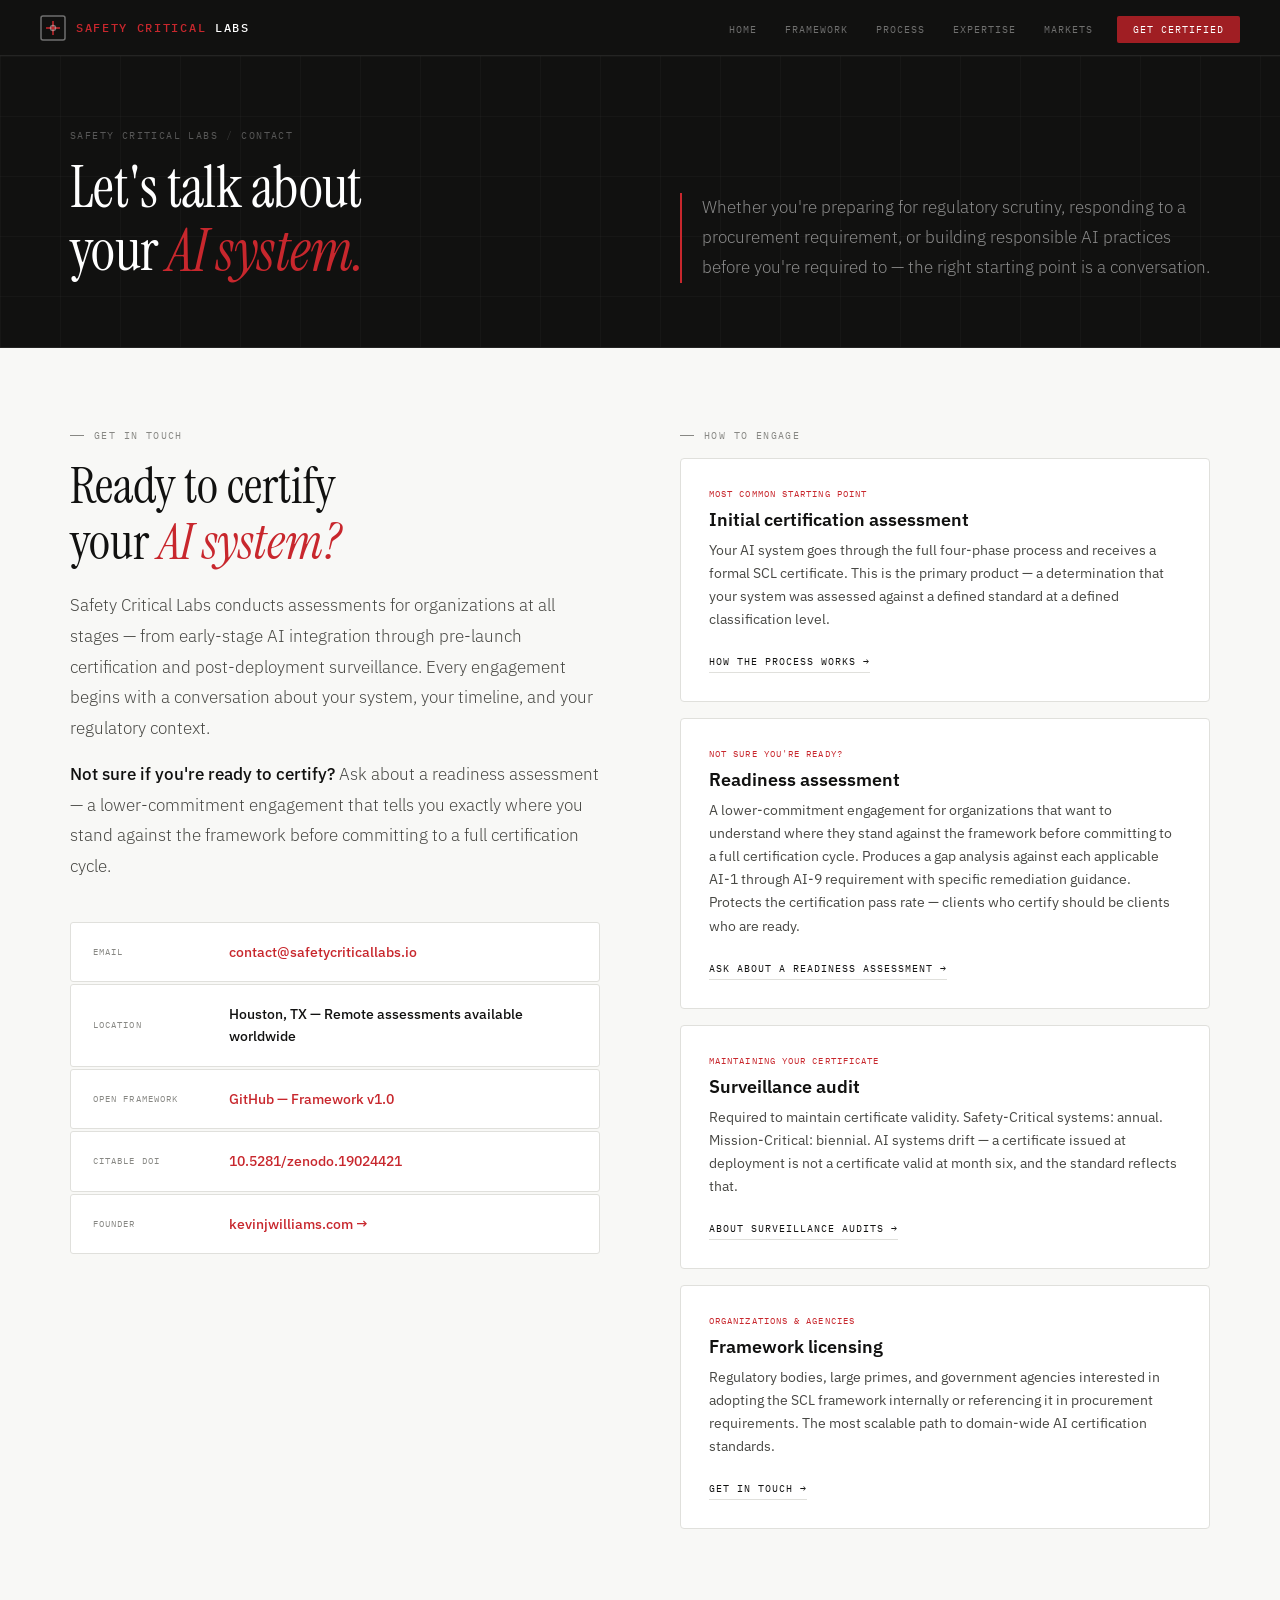
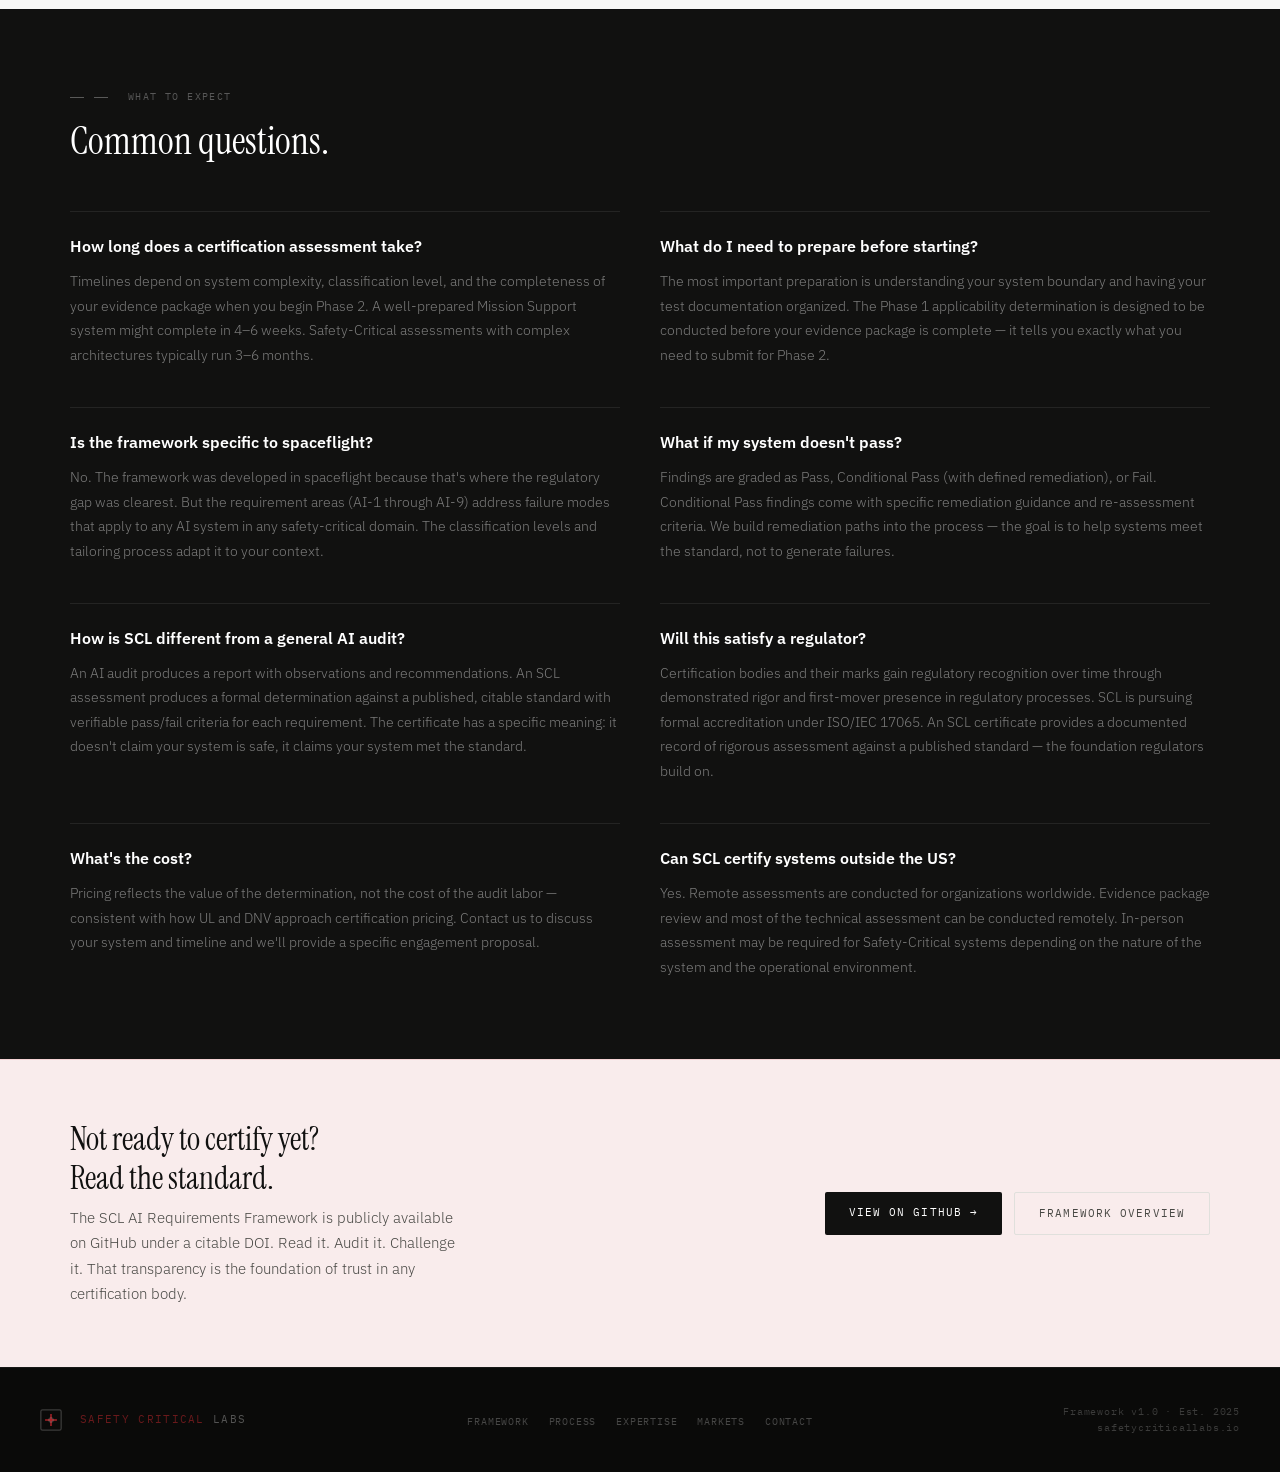
==== contact.html @ e36e0312 "Add files via upload" ====
<!DOCTYPE html>
<html lang="en">
<head>
<meta charset="UTF-8">
<meta name="viewport" content="width=device-width, initial-scale=1.0">
<title>Contact — Safety Critical Labs</title>
<link rel="preconnect" href="https://fonts.googleapis.com">
<link rel="preconnect" href="https://fonts.gstatic.com" crossorigin>
<link href="https://fonts.googleapis.com/css2?family=Instrument+Serif:ital@0;1&family=IBM+Plex+Sans:wght@300;400;500;600&family=IBM+Plex+Mono:wght@400;500&display=swap" rel="stylesheet">
<link rel="stylesheet" href="styles.css">
<style>
/* ─── CONTACT LAYOUT ──────────────────────────────────────── */
.contact-layout {
  display: grid; grid-template-columns: 1fr 1fr; gap: 80px; align-items: start;
}

.contact-left h2 {
  font-family: var(--serif);
  font-size: clamp(36px, 4vw, 56px);
  font-weight: 400; color: var(--ink);
  margin-bottom: 20px; line-height: 1.1;
}
.contact-left h2 em { font-style: italic; color: var(--red); }

.contact-left p {
  font-size: 17px; color: var(--ink-2);
  line-height: 1.8; font-weight: 300; margin-bottom: 16px;
}
.contact-left p strong { color: var(--ink); font-weight: 500; }

.contact-info-list {
  display: flex; flex-direction: column; gap: 2px;
  margin-top: 40px;
}

.ci-row {
  background: var(--white); border: 1px solid var(--rule);
  border-radius: 3px; padding: 18px 22px;
  display: grid; grid-template-columns: 120px 1fr; gap: 16px; align-items: center;
}

.ci-label {
  font-family: var(--mono); font-size: 9px;
  letter-spacing: 0.12em; text-transform: uppercase; color: var(--ink-3);
}

.ci-value {
  font-size: 14px; font-weight: 500; color: var(--ink);
}
.ci-value a { color: var(--red); text-decoration: none; }
.ci-value a:hover { text-decoration: underline; }

/* ─── PATHWAYS ────────────────────────────────────────────── */
.pathways { display: flex; flex-direction: column; gap: 16px; }

.pathway {
  background: var(--white); border: 1px solid var(--rule);
  border-radius: 4px; padding: 28px;
  transition: border-color 0.2s, transform 0.2s;
}
.pathway:hover { border-color: var(--red); transform: translateX(4px); }

.pathway-tag {
  font-family: var(--mono); font-size: 9px;
  letter-spacing: 0.12em; text-transform: uppercase;
  color: var(--red); margin-bottom: 8px;
}

.pathway-title { font-size: 18px; font-weight: 600; color: var(--ink); margin-bottom: 8px; line-height: 1.2; }

.pathway-desc { font-size: 14px; color: var(--ink-2); line-height: 1.65; margin-bottom: 16px; }

.pathway-cta {
  display: inline-flex; align-items: center; gap: 6px;
  font-family: var(--mono); font-size: 10px;
  letter-spacing: 0.1em; text-transform: uppercase;
  color: var(--ink); text-decoration: none;
  border-bottom: 1px solid var(--rule); padding-bottom: 2px;
  transition: color 0.15s, border-color 0.15s;
}
.pathway:hover .pathway-cta { color: var(--red); border-color: var(--red); }

/* ─── FAQ / WHAT TO EXPECT ────────────────────────────────── */
.expect-section { background: var(--ink); padding: 80px 40px; }

.expect-inner { max-width: 1140px; margin: 0 auto; }

.expect-grid {
  display: grid; grid-template-columns: 1fr 1fr; gap: 40px; margin-top: 48px;
}

.expect-item {
  border-top: 1px solid rgba(255,255,255,0.08);
  padding-top: 24px;
}

.expect-q {
  font-size: 16px; font-weight: 600; color: #fff;
  margin-bottom: 12px; line-height: 1.3;
}

.expect-a {
  font-size: 14px; color: rgba(255,255,255,0.45);
  line-height: 1.75; font-weight: 300;
}

/* ─── FRAMEWORK BAND ──────────────────────────────────────── */
.framework-plug {
  background: var(--red-lt);
  border-top: 1px solid rgba(200,39,45,0.12);
  padding: 60px 40px;
}

.fp-inner {
  max-width: 1140px; margin: 0 auto;
  display: flex; justify-content: space-between; align-items: center;
  gap: 40px; flex-wrap: wrap;
}

.fp-inner h2 {
  font-family: var(--serif); font-size: clamp(24px,2.5vw,34px);
  font-weight: 400; color: var(--ink); line-height: 1.2;
}

.fp-inner p {
  font-size: 15px; color: var(--ink-2); line-height: 1.7;
  font-weight: 300; max-width: 400px; margin-top: 8px;
}

@media (max-width: 880px) {
  .contact-layout { grid-template-columns: 1fr; gap: 48px; }
  .ci-row { grid-template-columns: 1fr; gap: 4px; }
  .expect-section { padding: 60px 24px; }
  .expect-grid { grid-template-columns: 1fr; }
  .framework-plug { padding: 48px 24px; }
}
</style>
</head>
<body>

<nav class="global-nav">
  <a href="index.html" class="gn-wordmark">
    <svg class="gn-icon" viewBox="0 0 26 26" fill="none">
      <rect x="1" y="1" width="24" height="24" rx="2" stroke="rgba(255,255,255,0.4)" stroke-width="1.5"/>
      <line x1="6" y1="13" x2="20" y2="13" stroke="#C8272D" stroke-width="1.5"/>
      <line x1="13" y1="6" x2="13" y2="20" stroke="#C8272D" stroke-width="1.5"/>
      <circle cx="13" cy="13" r="2.5" stroke="rgba(255,255,255,0.4)" stroke-width="1.5"/>
    </svg>
    <span class="gn-text"><em>Safety Critical</em> Labs</span>
  </a>
  <ul class="gn-links">
    <li><a href="index.html">Home</a></li>
    <li><a href="framework.html">Framework</a></li>
    <li><a href="process.html">Process</a></li>
    <li><a href="expertise.html">Expertise</a></li>
    <li><a href="markets.html">Markets</a></li>
    <li><a href="contact.html" class="gn-cta active" style="background:var(--red-dk)!important;">Get Certified</a></li>
  </ul>
</nav>

<div class="page-shell">

<div class="inner-hero">
  <div class="inner-hero-inner">
    <div>
      <div class="inner-hero-breadcrumb">
        <a href="index.html">Safety Critical Labs</a>
        <span>/</span> Contact
      </div>
      <h1>Let's talk about<br>your <em>AI system.</em></h1>
    </div>
    <p class="inner-hero-lead">
      Whether you're preparing for regulatory scrutiny, responding to a procurement requirement, or building responsible AI practices before you're required to &mdash; the right starting point is a conversation.
    </p>
  </div>
</div>

<!-- CONTACT LAYOUT -->
<section class="page-section" style="background: var(--bg);">
  <div class="section-inner">
    <div class="contact-layout">
      <div class="contact-left">
        <div class="section-eyebrow">Get in touch</div>
        <h2>Ready to certify<br>your <em>AI system?</em></h2>
        <p>
          Safety Critical Labs conducts assessments for organizations at all stages &mdash; from early-stage AI integration through pre-launch certification and post-deployment surveillance. Every engagement begins with a conversation about your system, your timeline, and your regulatory context.
        </p>
        <p>
          <strong>Not sure if you're ready to certify?</strong> Ask about a readiness assessment &mdash; a lower-commitment engagement that tells you exactly where you stand against the framework before committing to a full certification cycle.
        </p>

        <div class="contact-info-list">
          <div class="ci-row">
            <span class="ci-label">Email</span>
            <span class="ci-value"><a href="mailto:contact@safetycriticallabs.io">contact@safetycriticallabs.io</a></span>
          </div>
          <div class="ci-row">
            <span class="ci-label">Location</span>
            <span class="ci-value">Houston, TX &mdash; Remote assessments available worldwide</span>
          </div>
          <div class="ci-row">
            <span class="ci-label">Open framework</span>
            <span class="ci-value"><a href="https://github.com/kevinjohnwilliams/AI_Requirements_Framework" target="_blank">GitHub &mdash; Framework v1.0</a></span>
          </div>
          <div class="ci-row">
            <span class="ci-label">Citable DOI</span>
            <span class="ci-value"><a href="https://doi.org/10.5281/zenodo.19024421" target="_blank">10.5281/zenodo.19024421</a></span>
          </div>
          <div class="ci-row">
            <span class="ci-label">Founder</span>
            <span class="ci-value"><a href="https://kevinjwilliams.com" target="_blank">kevinjwilliams.com &rarr;</a></span>
          </div>
        </div>
      </div>

      <div>
        <div class="section-eyebrow">How to engage</div>
        <div class="pathways">
          <div class="pathway fade-up">
            <div class="pathway-tag">Most common starting point</div>
            <div class="pathway-title">Initial certification assessment</div>
            <div class="pathway-desc">Your AI system goes through the full four-phase process and receives a formal SCL certificate. This is the primary product &mdash; a determination that your system was assessed against a defined standard at a defined classification level.</div>
            <a href="process.html" class="pathway-cta">How the process works &rarr;</a>
          </div>
          <div class="pathway fade-up">
            <div class="pathway-tag">Not sure you're ready?</div>
            <div class="pathway-title">Readiness assessment</div>
            <div class="pathway-desc">A lower-commitment engagement for organizations that want to understand where they stand against the framework before committing to a full certification cycle. Produces a gap analysis against each applicable AI-1 through AI-9 requirement with specific remediation guidance. Protects the certification pass rate &mdash; clients who certify should be clients who are ready.</div>
            <a href="mailto:contact@safetycriticallabs.io" class="pathway-cta">Ask about a readiness assessment &rarr;</a>
          </div>
          <div class="pathway fade-up">
            <div class="pathway-tag">Maintaining your certificate</div>
            <div class="pathway-title">Surveillance audit</div>
            <div class="pathway-desc">Required to maintain certificate validity. Safety-Critical systems: annual. Mission-Critical: biennial. AI systems drift &mdash; a certificate issued at deployment is not a certificate valid at month six, and the standard reflects that.</div>
            <a href="process.html#phase4" class="pathway-cta">About surveillance audits &rarr;</a>
          </div>
          <div class="pathway fade-up">
            <div class="pathway-tag">Organizations &amp; agencies</div>
            <div class="pathway-title">Framework licensing</div>
            <div class="pathway-desc">Regulatory bodies, large primes, and government agencies interested in adopting the SCL framework internally or referencing it in procurement requirements. The most scalable path to domain-wide AI certification standards.</div>
            <a href="mailto:contact@safetycriticallabs.io" class="pathway-cta">Get in touch &rarr;</a>
          </div>
        </div>
      </div>
    </div>
  </div>
</section>

<!-- WHAT TO EXPECT -->
<div class="expect-section">
  <div class="expect-inner">
    <div class="section-eyebrow" style="color:rgba(255,255,255,0.3)"><span style="display:inline-block;width:14px;height:1px;background:rgba(255,255,255,0.3);margin-right:10px;vertical-align:middle;"></span>What to expect</div>
    <h2 class="section-title" style="color:#fff;">Common questions.</h2>
    <div class="expect-grid">
      <div class="expect-item fade-up">
        <div class="expect-q">How long does a certification assessment take?</div>
        <div class="expect-a">Timelines depend on system complexity, classification level, and the completeness of your evidence package when you begin Phase 2. A well-prepared Mission Support system might complete in 4&ndash;6 weeks. Safety-Critical assessments with complex architectures typically run 3&ndash;6 months.</div>
      </div>
      <div class="expect-item fade-up">
        <div class="expect-q">What do I need to prepare before starting?</div>
        <div class="expect-a">The most important preparation is understanding your system boundary and having your test documentation organized. The Phase 1 applicability determination is designed to be conducted before your evidence package is complete &mdash; it tells you exactly what you need to submit for Phase 2.</div>
      </div>
      <div class="expect-item fade-up">
        <div class="expect-q">Is the framework specific to spaceflight?</div>
        <div class="expect-a">No. The framework was developed in spaceflight because that's where the regulatory gap was clearest. But the requirement areas (AI-1 through AI-9) address failure modes that apply to any AI system in any safety-critical domain. The classification levels and tailoring process adapt it to your context.</div>
      </div>
      <div class="expect-item fade-up">
        <div class="expect-q">What if my system doesn't pass?</div>
        <div class="expect-a">Findings are graded as Pass, Conditional Pass (with defined remediation), or Fail. Conditional Pass findings come with specific remediation guidance and re-assessment criteria. We build remediation paths into the process &mdash; the goal is to help systems meet the standard, not to generate failures.</div>
      </div>
      <div class="expect-item fade-up">
        <div class="expect-q">How is SCL different from a general AI audit?</div>
        <div class="expect-a">An AI audit produces a report with observations and recommendations. An SCL assessment produces a formal determination against a published, citable standard with verifiable pass/fail criteria for each requirement. The certificate has a specific meaning: it doesn't claim your system is safe, it claims your system met the standard.</div>
      </div>
      <div class="expect-item fade-up">
        <div class="expect-q">Will this satisfy a regulator?</div>
        <div class="expect-a">Certification bodies and their marks gain regulatory recognition over time through demonstrated rigor and first-mover presence in regulatory processes. SCL is pursuing formal accreditation under ISO/IEC 17065. An SCL certificate provides a documented record of rigorous assessment against a published standard &mdash; the foundation regulators build on.</div>
      </div>
      <div class="expect-item fade-up">
        <div class="expect-q">What's the cost?</div>
        <div class="expect-a">Pricing reflects the value of the determination, not the cost of the audit labor &mdash; consistent with how UL and DNV approach certification pricing. Contact us to discuss your system and timeline and we'll provide a specific engagement proposal.</div>
      </div>
      <div class="expect-item fade-up">
        <div class="expect-q">Can SCL certify systems outside the US?</div>
        <div class="expect-a">Yes. Remote assessments are conducted for organizations worldwide. Evidence package review and most of the technical assessment can be conducted remotely. In-person assessment may be required for Safety-Critical systems depending on the nature of the system and the operational environment.</div>
      </div>
    </div>
  </div>
</div>

<!-- FRAMEWORK PLUG -->
<div class="framework-plug">
  <div class="fp-inner">
    <div>
      <h2>Not ready to certify yet?<br>Read the standard.</h2>
      <p>The SCL AI Requirements Framework is publicly available on GitHub under a citable DOI. Read it. Audit it. Challenge it. That transparency is the foundation of trust in any certification body.</p>
    </div>
    <div style="display:flex; gap: 12px; flex-wrap: wrap; flex-shrink:0;">
      <a href="https://github.com/kevinjohnwilliams/AI_Requirements_Framework" class="btn btn-solid" target="_blank">View on GitHub &rarr;</a>
      <a href="framework.html" class="btn btn-outline">Framework overview</a>
    </div>
  </div>
</div>

</div>

<footer class="site-footer">
  <a href="index.html" class="footer-wordmark">
    <svg width="22" height="22" viewBox="0 0 26 26" fill="none">
      <rect x="1" y="1" width="24" height="24" rx="2" stroke="rgba(255,255,255,0.2)" stroke-width="1.5"/>
      <line x1="6" y1="13" x2="20" y2="13" stroke="#C8272D" stroke-width="1.5"/>
      <line x1="13" y1="6" x2="13" y2="20" stroke="#C8272D" stroke-width="1.5"/>
      <circle cx="13" cy="13" r="2.5" stroke="rgba(255,255,255,0.2)" stroke-width="1.5"/>
    </svg>
    <span style="font-family:var(--mono);font-size:11px;letter-spacing:0.12em;text-transform:uppercase;color:rgba(255,255,255,0.3);margin-left:8px;"><span style="color:rgba(200,39,45,0.5)">Safety Critical</span> Labs</span>
  </a>
  <ul class="footer-links">
    <li><a href="framework.html">Framework</a></li>
    <li><a href="process.html">Process</a></li>
    <li><a href="expertise.html">Expertise</a></li>
    <li><a href="markets.html">Markets</a></li>
    <li><a href="contact.html">Contact</a></li>
  </ul>
  <div class="footer-meta">Framework v1.0 &middot; Est. 2025<br>safetycriticallabs.io</div>
</footer>

<script>
const observer = new IntersectionObserver((entries) => {
  entries.forEach((e, i) => {
    if (e.isIntersecting) { setTimeout(() => e.target.classList.add('visible'), i * 70); observer.unobserve(e.target); }
  });
}, { threshold: 0.1 });
document.querySelectorAll('.fade-up').forEach(el => observer.observe(el));
</script>
</body>
</html>
---- styles.css ----
/* ═══════════════════════════════════════════════════════════
   Safety Critical Labs — Shared Stylesheet
   ═══════════════════════════════════════════════════════════ */

*, *::before, *::after { box-sizing: border-box; margin: 0; padding: 0; }

:root {
  --bg:       #F8F8F6;
  --white:    #FFFFFF;
  --ink:      #111110;
  --ink-2:    #484844;
  --ink-3:    #888884;
  --red:      #C8272D;
  --red-dk:   #A01E23;
  --red-lt:   #F9ECEC;
  --rule:     #E0E0DC;
  --serif:    'Instrument Serif', Georgia, serif;
  --sans:     'IBM Plex Sans', system-ui, sans-serif;
  --mono:     'IBM Plex Mono', monospace;
}

html { font-size: 16px; scroll-behavior: smooth; }
body {
  background: var(--bg);
  color: var(--ink);
  font-family: var(--sans);
  font-weight: 400;
  line-height: 1.6;
  -webkit-font-smoothing: antialiased;
}

/* ─── GLOBAL NAV ──────────────────────────────────────────── */
.global-nav {
  position: fixed; top: 0; left: 0; right: 0; z-index: 200;
  height: 56px;
  background: var(--ink);
  display: flex; align-items: center;
  padding: 0 40px;
  border-bottom: 1px solid rgba(255,255,255,0.08);
}

.gn-wordmark {
  display: flex; align-items: center; gap: 10px;
  text-decoration: none; color: #fff; flex-shrink: 0;
}

.gn-icon { width: 26px; height: 26px; }

.gn-text {
  font-family: var(--mono); font-size: 12px;
  font-weight: 500; letter-spacing: 0.14em; text-transform: uppercase; color: #fff;
}
.gn-text em { color: var(--red); font-style: normal; }

.gn-links {
  display: flex; gap: 4px; align-items: center;
  margin-left: auto; list-style: none;
}

.gn-links a {
  font-family: var(--mono); font-size: 10px;
  letter-spacing: 0.1em; text-transform: uppercase;
  color: rgba(255,255,255,0.4); text-decoration: none;
  padding: 6px 12px; border-radius: 2px;
  transition: color 0.15s, background 0.15s;
}
.gn-links a:hover { color: #fff; background: rgba(255,255,255,0.06); }
.gn-links a.active { color: #fff; }

.gn-cta {
  background: var(--red) !important;
  color: #fff !important;
  padding: 7px 16px !important;
  border-radius: 2px;
  transition: background 0.15s !important;
  margin-left: 8px;
}
.gn-cta:hover { background: var(--red-dk) !important; }

/* ─── PAGE SHELL ──────────────────────────────────────────── */
.page-shell { margin-top: 56px; }

/* ─── INNER PAGE HERO ─────────────────────────────────────── */
.inner-hero {
  background: var(--ink);
  padding: 72px 40px 64px;
  border-bottom: 1px solid rgba(255,255,255,0.08);
  position: relative; overflow: hidden;
}

.inner-hero::before {
  content: '';
  position: absolute; inset: 0;
  background-image:
    linear-gradient(rgba(255,255,255,0.025) 1px, transparent 1px),
    linear-gradient(90deg, rgba(255,255,255,0.025) 1px, transparent 1px);
  background-size: 60px 60px;
  pointer-events: none;
}

.inner-hero-inner {
  max-width: 1140px; margin: 0 auto; position: relative; z-index: 1;
  display: grid; grid-template-columns: 1fr 1fr; gap: 80px; align-items: end;
}

.inner-hero-breadcrumb {
  font-family: var(--mono); font-size: 10px;
  letter-spacing: 0.14em; text-transform: uppercase;
  color: rgba(255,255,255,0.3); margin-bottom: 12px;
  display: flex; align-items: center; gap: 8px;
}
.inner-hero-breadcrumb a { color: rgba(255,255,255,0.3); text-decoration: none; }
.inner-hero-breadcrumb a:hover { color: rgba(255,255,255,0.6); }
.inner-hero-breadcrumb span { color: rgba(255,255,255,0.15); }

.inner-hero h1 {
  font-family: var(--serif);
  font-size: clamp(38px, 4.5vw, 60px);
  font-weight: 400; line-height: 1.1;
  color: #fff; letter-spacing: -0.01em;
}
.inner-hero h1 em { font-style: italic; color: var(--red); }

.inner-hero-lead {
  font-size: 17px; color: rgba(255,255,255,0.5);
  font-weight: 300; line-height: 1.75;
  border-left: 2px solid var(--red); padding-left: 20px;
  align-self: end;
}

/* ─── SECTION BASE ────────────────────────────────────────── */
.page-section { padding: 80px 40px; }
.section-inner { max-width: 1140px; margin: 0 auto; }

.section-eyebrow {
  font-family: var(--mono); font-size: 10px;
  letter-spacing: 0.14em; text-transform: uppercase;
  color: var(--ink-3); margin-bottom: 14px;
  display: flex; align-items: center; gap: 10px;
}
.section-eyebrow::before {
  content: ''; display: inline-block;
  width: 14px; height: 1px; background: currentColor;
}

h2.section-title {
  font-family: var(--serif);
  font-size: clamp(28px, 3vw, 42px);
  font-weight: 400; line-height: 1.15;
  color: var(--ink); margin-bottom: 16px;
}
h2.section-title em { font-style: italic; color: var(--red); }

.section-lead {
  font-size: 17px; color: var(--ink-2);
  font-weight: 300; line-height: 1.75;
  max-width: 600px; margin-bottom: 48px;
}

/* ─── BUTTONS ─────────────────────────────────────────────── */
.btn {
  font-family: var(--mono); font-size: 11px;
  letter-spacing: 0.1em; text-transform: uppercase;
  padding: 12px 24px; border-radius: 2px;
  text-decoration: none; transition: all 0.15s;
  display: inline-block; cursor: pointer;
  border: none;
}
.btn-solid { background: var(--ink); color: var(--white); }
.btn-solid:hover { background: var(--red); }
.btn-red { background: var(--red); color: #fff; }
.btn-red:hover { background: var(--red-dk); }
.btn-outline {
  border: 1px solid var(--rule); color: var(--ink-2);
  background: transparent;
}
.btn-outline:hover { border-color: var(--red); color: var(--red); }
.btn-outline-white {
  border: 1px solid rgba(255,255,255,0.2);
  color: rgba(255,255,255,0.6); background: transparent;
}
.btn-outline-white:hover { border-color: rgba(255,255,255,0.5); color: #fff; }

/* ─── DIVIDER ─────────────────────────────────────────────── */
.rule { border: none; border-top: 1px solid var(--rule); margin: 0; }

/* ─── FRAMEWORK CARDS ─────────────────────────────────────── */
.framework-grid {
  display: grid; grid-template-columns: repeat(3, 1fr); gap: 16px;
}

.req-card {
  background: var(--white);
  border: 1px solid var(--rule); border-radius: 4px;
  padding: 24px;
  transition: border-color 0.2s, transform 0.2s, box-shadow 0.2s;
  cursor: default;
}
.req-card:hover {
  border-color: var(--red);
  transform: translateY(-3px);
  box-shadow: 0 8px 24px rgba(0,0,0,0.07);
}

.req-id {
  font-family: var(--mono); font-size: 11px;
  color: var(--red); letter-spacing: 0.1em;
  margin-bottom: 10px;
}
.req-title { font-size: 14px; font-weight: 600; margin-bottom: 8px; line-height: 1.35; }
.req-body { font-size: 13px; color: var(--ink-2); line-height: 1.6; }

.req-scope {
  display: inline-block; margin-top: 14px;
  font-family: var(--mono); font-size: 9px;
  letter-spacing: 0.08em; text-transform: uppercase;
  color: var(--ink-3); border: 1px solid var(--rule);
  padding: 3px 8px; border-radius: 2px;
}

/* ─── FADE ANIMATION ──────────────────────────────────────── */
.fade-up {
  opacity: 0; transform: translateY(16px);
  transition: opacity 0.55s ease, transform 0.55s ease;
}
.fade-up.visible { opacity: 1; transform: translateY(0); }

/* ─── FOOTER ──────────────────────────────────────────────── */
.site-footer {
  background: #0A0A09;
  padding: 36px 40px;
  display: grid;
  grid-template-columns: 1fr auto 1fr;
  align-items: center;
  gap: 24px;
  border-top: 1px solid rgba(255,255,255,0.06);
}

.footer-wordmark {
  display: flex; align-items: center; gap: 10px;
  text-decoration: none;
}

.footer-links {
  display: flex; gap: 20px; list-style: none;
}

.footer-links a {
  font-family: var(--mono); font-size: 10px;
  letter-spacing: 0.08em; text-transform: uppercase;
  color: rgba(255,255,255,0.25); text-decoration: none;
  transition: color 0.15s;
}
.footer-links a:hover { color: rgba(255,255,255,0.55); }

.footer-meta {
  font-family: var(--mono); font-size: 10px;
  letter-spacing: 0.08em; color: rgba(255,255,255,0.2);
  text-align: right;
}

/* ─── NOTE BOX ────────────────────────────────────────────── */
.note-box {
  padding: 20px 24px;
  background: var(--white); border: 1px solid var(--rule);
  border-left: 3px solid var(--red); border-radius: 0 4px 4px 0;
  display: flex; gap: 16px; align-items: flex-start;
}
.note-label {
  font-family: var(--mono); font-size: 9px;
  letter-spacing: 0.1em; text-transform: uppercase;
  color: var(--red); flex-shrink: 0; padding-top: 3px; min-width: 80px;
}
.note-text { font-size: 13px; color: var(--ink-2); line-height: 1.65; }
.note-text strong { color: var(--ink); }

/* ─── RESPONSIVE ──────────────────────────────────────────── */
@media (max-width: 880px) {
  .global-nav { padding: 0 20px; }
  .gn-links { display: none; }
  .inner-hero { padding: 60px 24px 48px; }
  .inner-hero-inner { grid-template-columns: 1fr; gap: 24px; }
  .page-section { padding: 56px 24px; }
  .framework-grid { grid-template-columns: 1fr 1fr; }
}

@media (max-width: 560px) {
  .framework-grid { grid-template-columns: 1fr; }
  .site-footer { grid-template-columns: 1fr; gap: 16px; }
  .footer-meta { text-align: left; }
}
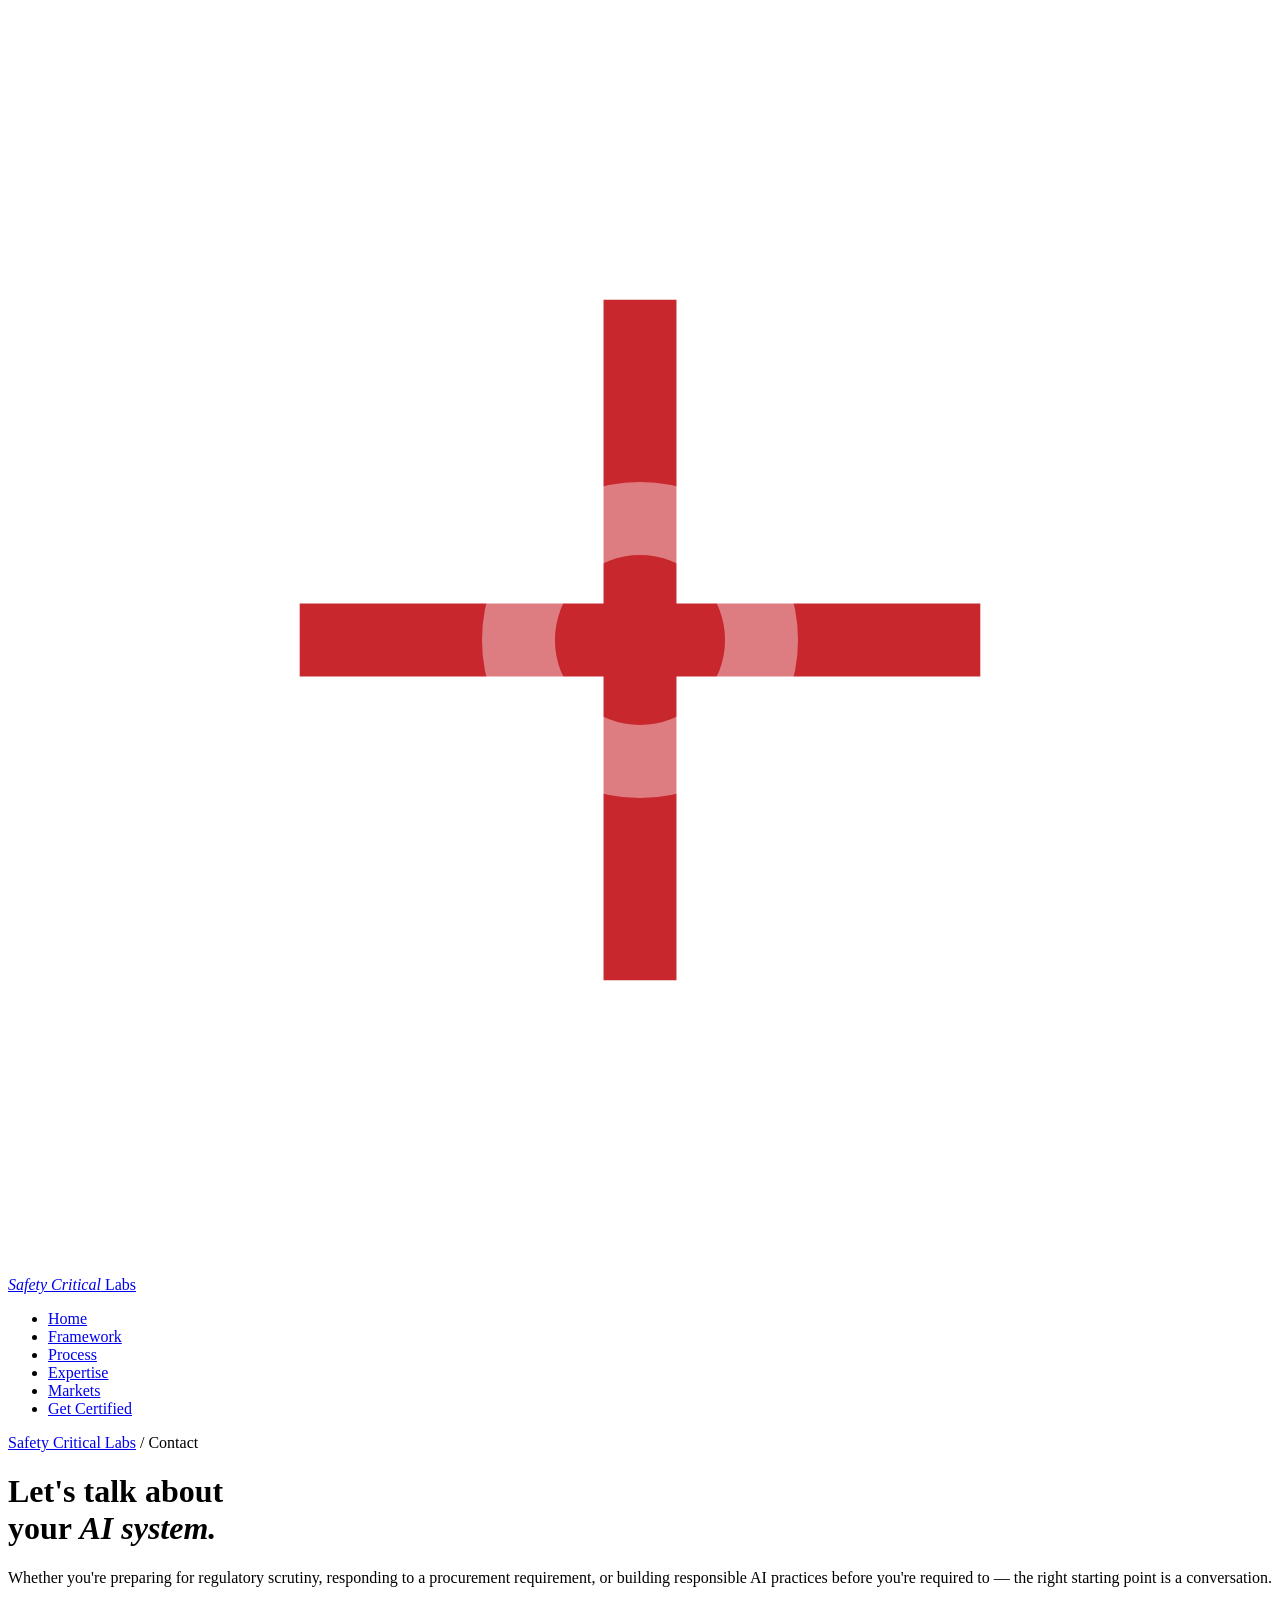
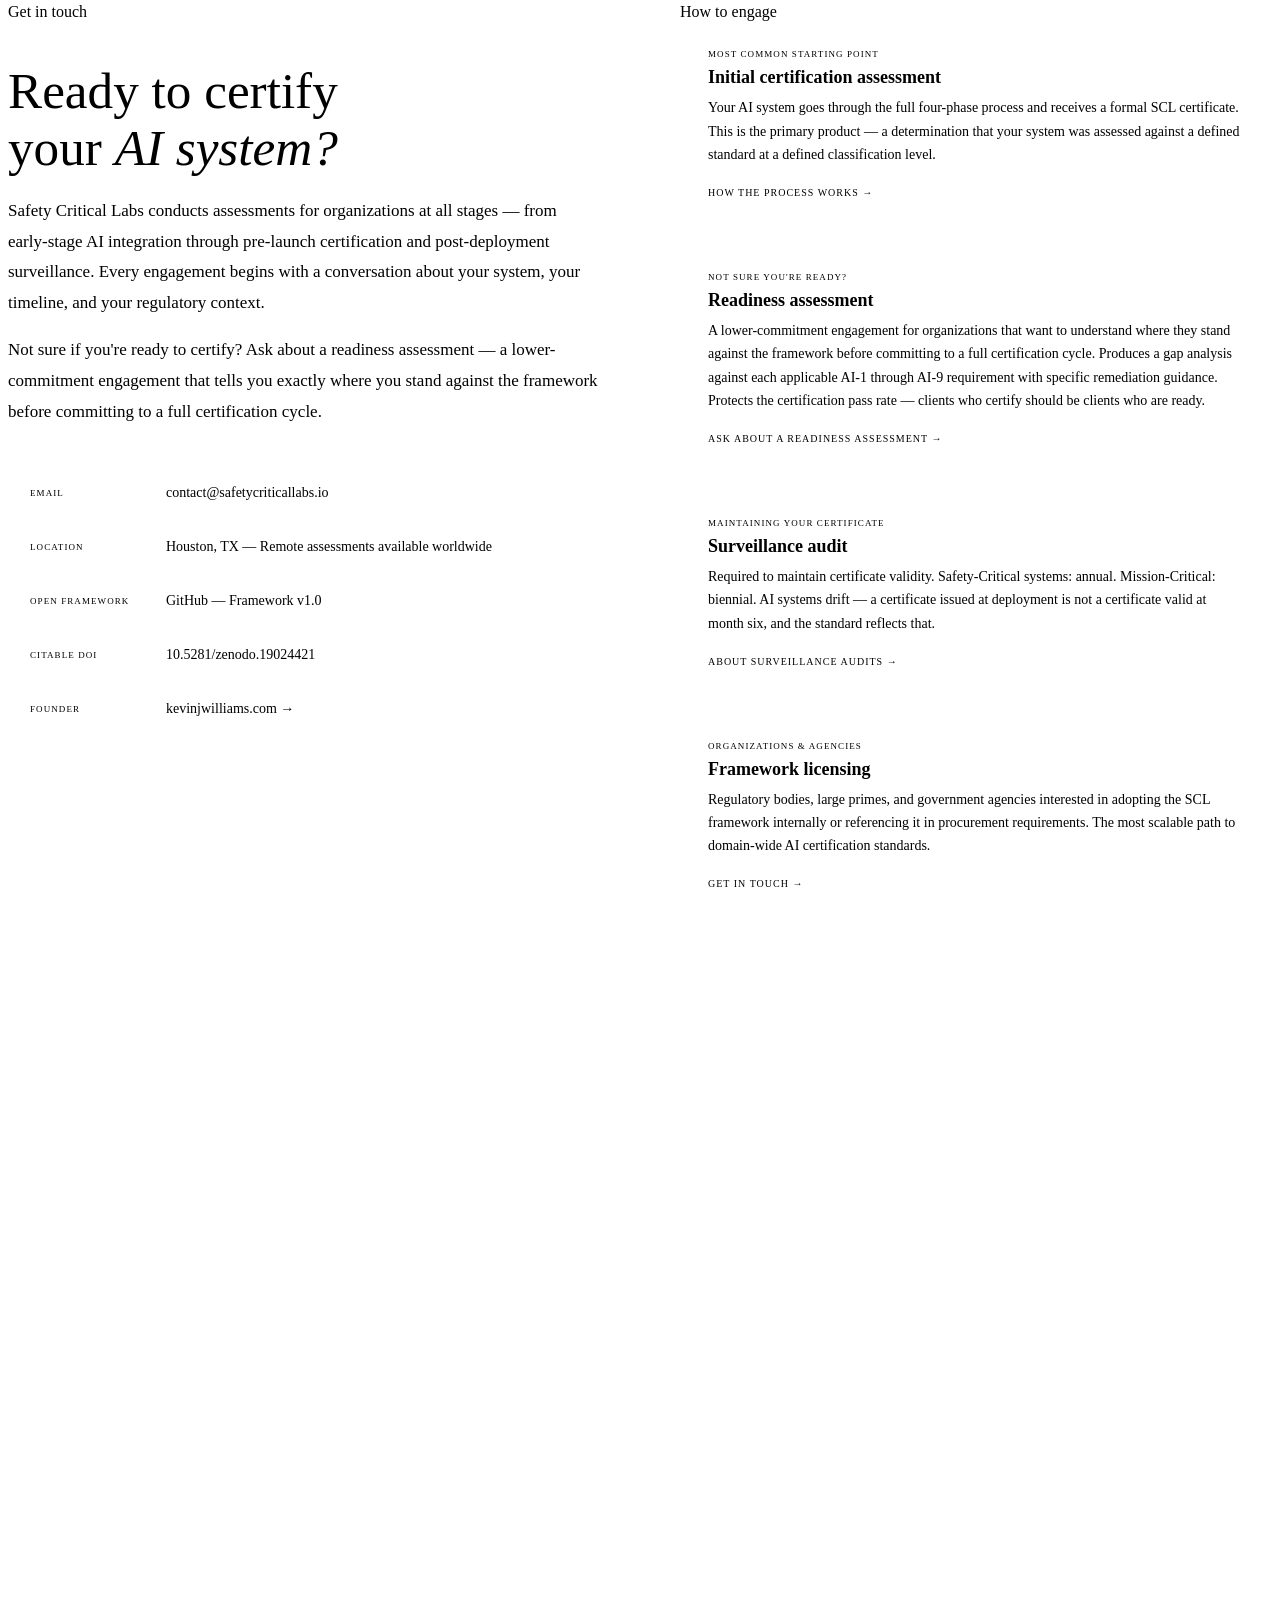
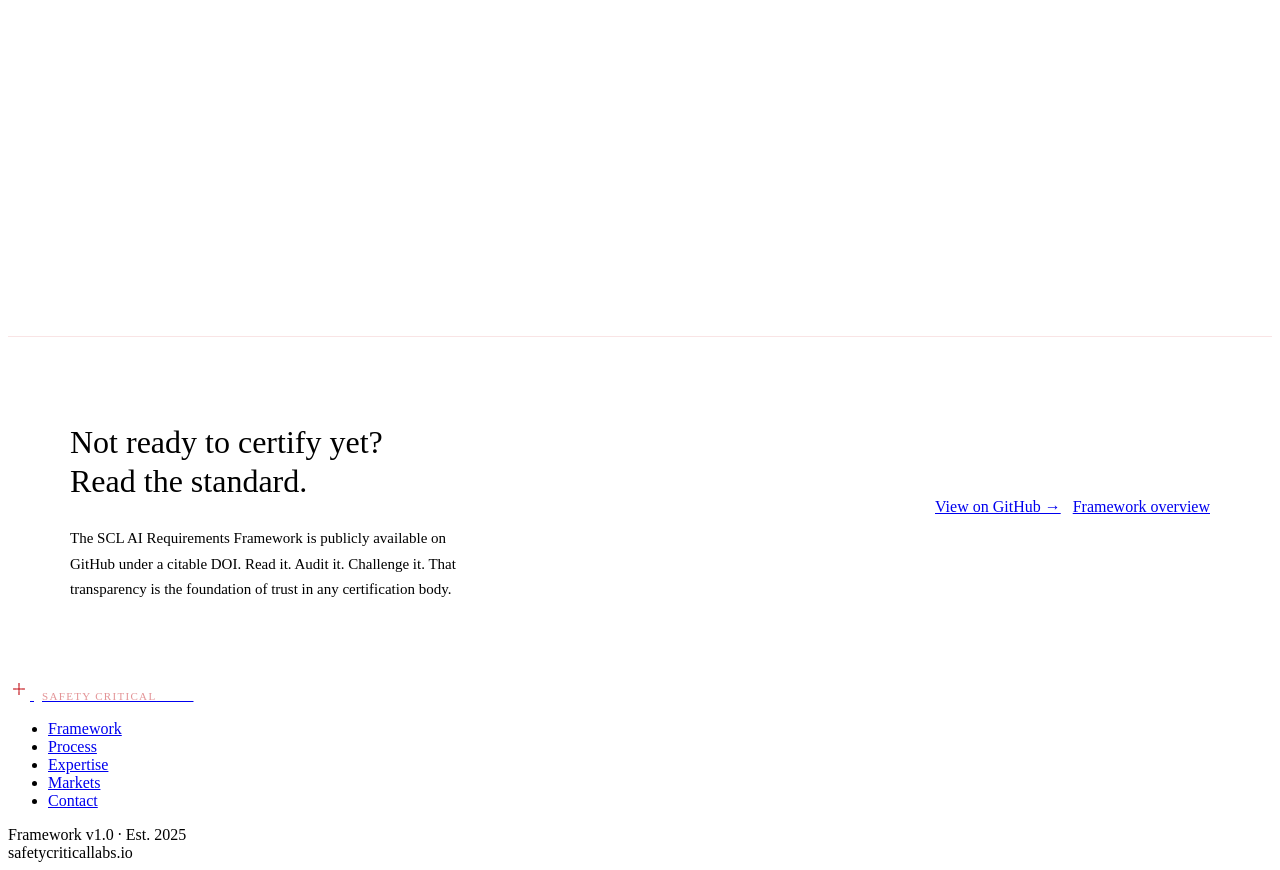
==== commit 59786f61: "Add files via upload" ====
--- a/contact.html
+++ b/contact.html
@@ -2,12 +2,15 @@
 <html lang="en">
 <head>
 <meta charset="UTF-8">
+<link rel="icon" type="image/svg+xml" href="favicon.svg">
+<link rel="shortcut icon" href="favicon.svg">
+<meta name="theme-color" content="#111110">
+<meta name="description" content="Start a conversation with Safety Critical Labs. Reach out to discuss certification for your AI system.">
 <meta name="viewport" content="width=device-width, initial-scale=1.0">
 <title>Contact — Safety Critical Labs</title>
 <link rel="preconnect" href="https://fonts.googleapis.com">
 <link rel="preconnect" href="https://fonts.gstatic.com" crossorigin>
 <link href="https://fonts.googleapis.com/css2?family=Instrument+Serif:ital@0;1&family=IBM+Plex+Sans:wght@300;400;500;600&family=IBM+Plex+Mono:wght@400;500&display=swap" rel="stylesheet">
-<link rel="stylesheet" href="styles.css">
 <style>
 /* ─── CONTACT LAYOUT ──────────────────────────────────────── */
 .contact-layout {
@@ -333,4 +336,4 @@
 document.querySelectorAll('.fade-up').forEach(el => observer.observe(el));
 </script>
 </body>
-</html>
+</html>
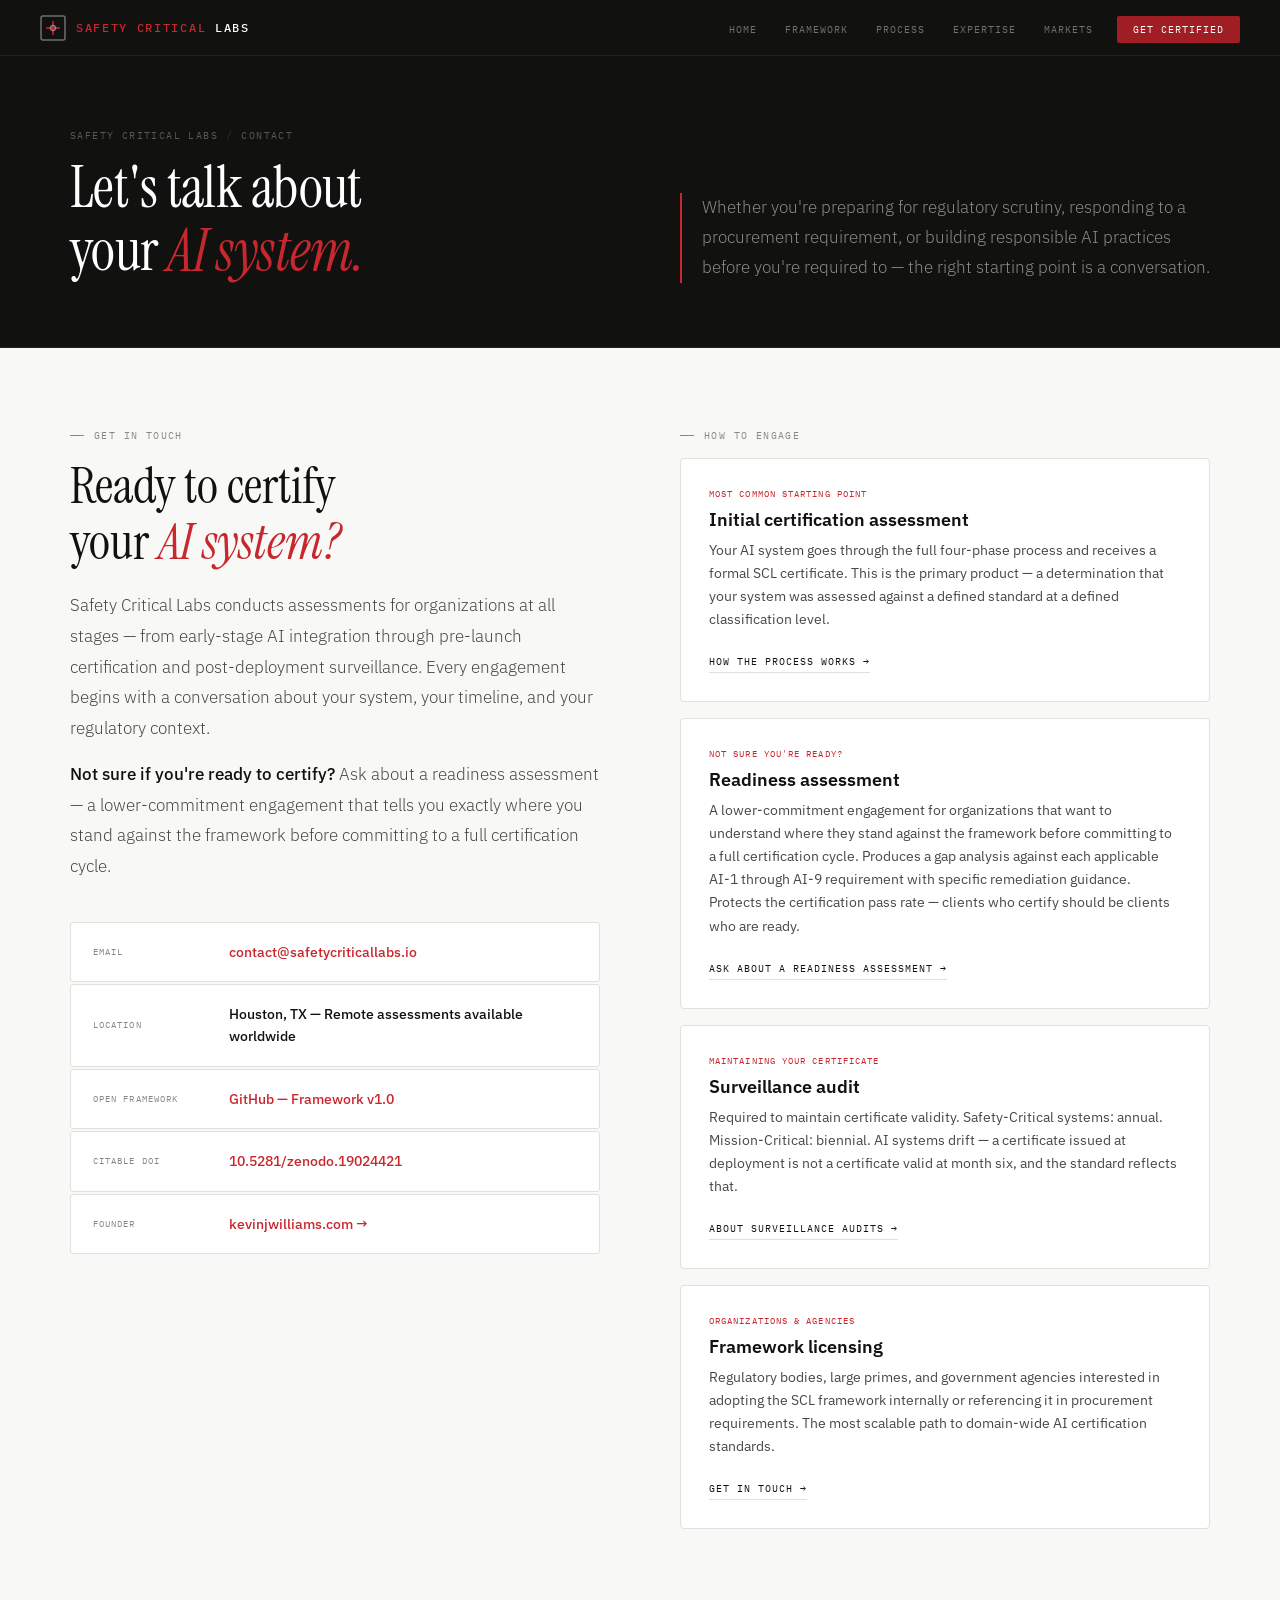
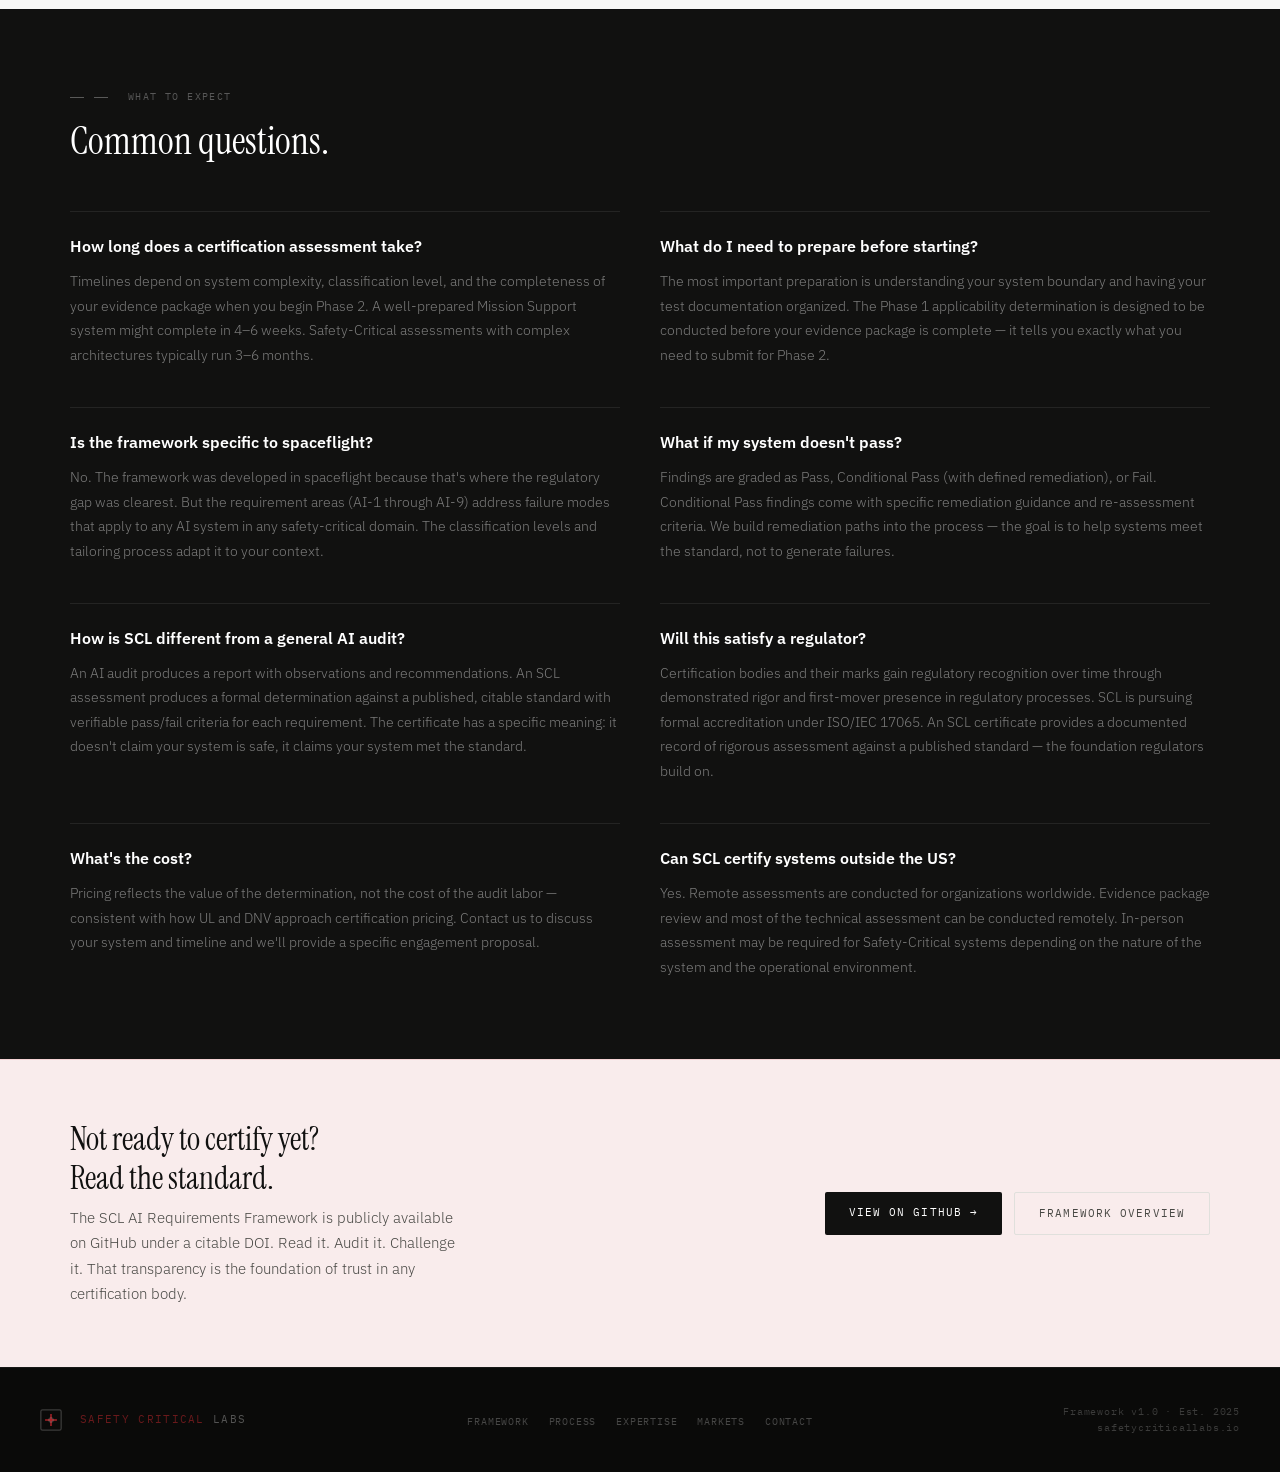
==== commit f2e8c2c6: "Update contact.html" ====
--- a/contact.html
+++ b/contact.html
@@ -12,6 +12,592 @@
 <link rel="preconnect" href="https://fonts.gstatic.com" crossorigin>
 <link href="https://fonts.googleapis.com/css2?family=Instrument+Serif:ital@0;1&family=IBM+Plex+Sans:wght@300;400;500;600&family=IBM+Plex+Mono:wght@400;500&display=swap" rel="stylesheet">
 <style>
+/* ═══ SHARED BASE STYLES ═══ */
+/* ═══════════════════════════════════════════════════════════
+   Safety Critical Labs — Shared Stylesheet
+   ═══════════════════════════════════════════════════════════ */
+
+*, *::before, *::after { box-sizing: border-box; margin: 0; padding: 0; }
+
+:root {
+  --bg:       #F8F8F6;
+  --white:    #FFFFFF;
+  --ink:      #111110;
+  --ink-2:    #484844;
+  --ink-3:    #888884;
+  --red:      #C8272D;
+  --red-dk:   #A01E23;
+  --red-lt:   #F9ECEC;
+  --rule:     #E0E0DC;
+  --serif:    'Instrument Serif', Georgia, serif;
+  --sans:     'IBM Plex Sans', system-ui, sans-serif;
+  --mono:     'IBM Plex Mono', monospace;
+}
+
+html { font-size: 16px; scroll-behavior: smooth; }
+body {
+  background: var(--bg);
+  color: var(--ink);
+  font-family: var(--sans);
+  font-weight: 400;
+  line-height: 1.6;
+  -webkit-font-smoothing: antialiased;
+}
+
+/* ─── GLOBAL NAV ──────────────────────────────────────────── */
+.global-nav {
+  position: fixed; top: 0; left: 0; right: 0; z-index: 200;
+  height: 56px;
+  background: var(--ink);
+  display: flex; align-items: center;
+  padding: 0 40px;
+  border-bottom: 1px solid rgba(255,255,255,0.08);
+}
+
+.gn-wordmark {
+  display: flex; align-items: center; gap: 10px;
+  text-decoration: none; color: #fff; flex-shrink: 0;
+}
+
+.gn-icon { width: 26px; height: 26px; }
+
+.gn-text {
+  font-family: var(--mono); font-size: 12px;
+  font-weight: 500; letter-spacing: 0.14em; text-transform: uppercase; color: #fff;
+}
+.gn-text em { color: var(--red); font-style: normal; }
+
+.gn-links {
+  display: flex; gap: 4px; align-items: center;
+  margin-left: auto; list-style: none;
+}
+
+.gn-links a {
+  font-family: var(--mono); font-size: 10px;
+  letter-spacing: 0.1em; text-transform: uppercase;
+  color: rgba(255,255,255,0.4); text-decoration: none;
+  padding: 6px 12px; border-radius: 2px;
+  transition: color 0.15s, background 0.15s;
+}
+.gn-links a:hover { color: #fff; background: rgba(255,255,255,0.06); }
+.gn-links a.active { color: #fff; }
+
+.gn-cta {
+  background: var(--red) !important;
+  color: #fff !important;
+  padding: 7px 16px !important;
+  border-radius: 2px;
+  transition: background 0.15s !important;
+  margin-left: 8px;
+}
+.gn-cta:hover { background: var(--red-dk) !important; }
+
+/* ─── PAGE SHELL ──────────────────────────────────────────── */
+.page-shell { margin-top: 56px; }
+
+/* ─── INNER PAGE HERO ─────────────────────────────────────── */
+.inner-hero {
+  background: var(--ink);
+  padding: 72px 40px 64px;
+  border-bottom: 1px solid rgba(255,255,255,0.08);
+  position: relative; overflow: hidden;
+}
+
+.inner-hero::before {
+  display: none;
+}
+
+.inner-hero-inner {
+  max-width: 1140px; margin: 0 auto; position: relative; z-index: 1;
+  display: grid; grid-template-columns: 1fr 1fr; gap: 80px; align-items: end;
+}
+
+.inner-hero-breadcrumb {
+  font-family: var(--mono); font-size: 10px;
+  letter-spacing: 0.14em; text-transform: uppercase;
+  color: rgba(255,255,255,0.3); margin-bottom: 12px;
+  display: flex; align-items: center; gap: 8px;
+}
+.inner-hero-breadcrumb a { color: rgba(255,255,255,0.3); text-decoration: none; }
+.inner-hero-breadcrumb a:hover { color: rgba(255,255,255,0.6); }
+.inner-hero-breadcrumb span { color: rgba(255,255,255,0.15); }
+
+.inner-hero h1 {
+  font-family: var(--serif);
+  font-size: clamp(38px, 4.5vw, 60px);
+  font-weight: 400; line-height: 1.1;
+  color: #fff; letter-spacing: -0.01em;
+}
+.inner-hero h1 em { font-style: italic; color: var(--red); }
+
+.inner-hero-lead {
+  font-size: 17px; color: rgba(255,255,255,0.5);
+  font-weight: 300; line-height: 1.75;
+  border-left: 2px solid var(--red); padding-left: 20px;
+  align-self: end;
+}
+
+/* ─── SECTION BASE ────────────────────────────────────────── */
+.page-section { padding: 80px 40px; }
+.section-inner { max-width: 1140px; margin: 0 auto; }
+
+.section-eyebrow {
+  font-family: var(--mono); font-size: 10px;
+  letter-spacing: 0.14em; text-transform: uppercase;
+  color: var(--ink-3); margin-bottom: 14px;
+  display: flex; align-items: center; gap: 10px;
+}
+.section-eyebrow::before {
+  content: ''; display: inline-block;
+  width: 14px; height: 1px; background: currentColor;
+}
+
+h2.section-title {
+  font-family: var(--serif);
+  font-size: clamp(28px, 3vw, 42px);
+  font-weight: 400; line-height: 1.15;
+  color: var(--ink); margin-bottom: 16px;
+}
+h2.section-title em { font-style: italic; color: var(--red); }
+
+.section-lead {
+  font-size: 17px; color: var(--ink-2);
+  font-weight: 300; line-height: 1.75;
+  max-width: 600px; margin-bottom: 48px;
+}
+
+/* ─── BUTTONS ─────────────────────────────────────────────── */
+.btn {
+  font-family: var(--mono); font-size: 11px;
+  letter-spacing: 0.1em; text-transform: uppercase;
+  padding: 12px 24px; border-radius: 2px;
+  text-decoration: none; transition: all 0.15s;
+  display: inline-block; cursor: pointer;
+  border: none;
+}
+.btn-solid { background: var(--ink); color: var(--white); }
+.btn-solid:hover { background: var(--red); }
+.btn-red { background: var(--red); color: #fff; }
+.btn-red:hover { background: var(--red-dk); }
+.btn-outline {
+  border: 1px solid var(--rule); color: var(--ink-2);
+  background: transparent;
+}
+.btn-outline:hover { border-color: var(--red); color: var(--red); }
+.btn-outline-white {
+  border: 1px solid rgba(255,255,255,0.2);
+  color: rgba(255,255,255,0.6); background: transparent;
+}
+.btn-outline-white:hover { border-color: rgba(255,255,255,0.5); color: #fff; }
+
+.btn-white {
+  background: #fff; color: var(--red);
+  font-family: var(--mono); font-size: 11px;
+  letter-spacing: 0.1em; text-transform: uppercase;
+  padding: 13px 28px; border-radius: 2px;
+  text-decoration: none; transition: all 0.15s;
+  font-weight: 500;
+}
+.btn-white:hover { background: var(--ink); color: #fff; }
+
+.btn-ghost-white {
+  border: 1px solid rgba(255,255,255,0.4); color: rgba(255,255,255,0.8);
+  font-family: var(--mono); font-size: 11px;
+  letter-spacing: 0.1em; text-transform: uppercase;
+  padding: 13px 28px; border-radius: 2px;
+  text-decoration: none; transition: all 0.15s;
+}
+.btn-ghost-white:hover { border-color: #fff; color: #fff; }
+
+/* ─── DIVIDER ─────────────────────────────────────────────── */
+.rule { border: none; border-top: 1px solid var(--rule); margin: 0; }
+
+/* ─── FRAMEWORK CARDS ─────────────────────────────────────── */
+.framework-grid {
+  display: grid; grid-template-columns: repeat(3, 1fr); gap: 16px;
+}
+
+.req-card {
+  background: var(--white);
+  border: 1px solid var(--rule); border-radius: 4px;
+  padding: 24px;
+  transition: border-color 0.2s, transform 0.2s, box-shadow 0.2s;
+  cursor: default;
+}
+.req-card:hover {
+  border-color: var(--red);
+  transform: translateY(-3px);
+  box-shadow: 0 8px 24px rgba(0,0,0,0.07);
+}
+
+.req-id {
+  font-family: var(--mono); font-size: 11px;
+  color: var(--red); letter-spacing: 0.1em;
+  margin-bottom: 10px;
+}
+.req-title { font-size: 14px; font-weight: 600; margin-bottom: 8px; line-height: 1.35; }
+.req-body { font-size: 13px; color: var(--ink-2); line-height: 1.6; }
+
+.req-scope {
+  display: inline-block; margin-top: 14px;
+  font-family: var(--mono); font-size: 9px;
+  letter-spacing: 0.08em; text-transform: uppercase;
+  color: var(--ink-3); border: 1px solid var(--rule);
+  padding: 3px 8px; border-radius: 2px;
+}
+
+/* ─── FADE ANIMATION ──────────────────────────────────────── */
+.fade-up {
+  opacity: 0; transform: translateY(16px);
+  transition: opacity 0.55s ease, transform 0.55s ease;
+}
+.fade-up.visible { opacity: 1; transform: translateY(0); }
+
+/* ─── FOOTER ──────────────────────────────────────────────── */
+.site-footer {
+  background: #0A0A09;
+  padding: 36px 40px;
+  display: grid;
+  grid-template-columns: 1fr auto 1fr;
+  align-items: center;
+  gap: 24px;
+  border-top: 1px solid rgba(255,255,255,0.06);
+}
+
+.footer-wordmark {
+  display: flex; align-items: center; gap: 10px;
+  text-decoration: none;
+}
+
+.footer-links {
+  display: flex; gap: 20px; list-style: none;
+}
+
+.footer-links a {
+  font-family: var(--mono); font-size: 10px;
+  letter-spacing: 0.08em; text-transform: uppercase;
+  color: rgba(255,255,255,0.25); text-decoration: none;
+  transition: color 0.15s;
+}
+.footer-links a:hover { color: rgba(255,255,255,0.55); }
+
+.footer-meta {
+  font-family: var(--mono); font-size: 10px;
+  letter-spacing: 0.08em; color: rgba(255,255,255,0.2);
+  text-align: right;
+}
+
+/* ─── NOTE BOX ────────────────────────────────────────────── */
+.note-box {
+  padding: 20px 24px;
+  background: var(--white); border: 1px solid var(--rule);
+  border-left: 3px solid var(--red); border-radius: 0 4px 4px 0;
+  display: flex; gap: 16px; align-items: flex-start;
+}
+.note-label {
+  font-family: var(--mono); font-size: 9px;
+  letter-spacing: 0.1em; text-transform: uppercase;
+  color: var(--red); flex-shrink: 0; padding-top: 3px; min-width: 80px;
+}
+.note-text { font-size: 13px; color: var(--ink-2); line-height: 1.65; }
+.note-text strong { color: var(--ink); }
+
+/* ─── HOME HERO ───────────────────────────────────────────── */
+.home-hero {
+  background: var(--ink);
+  min-height: calc(100vh - 56px);
+  display: flex; align-items: center;
+  padding: 80px 40px;
+  position: relative; overflow: hidden;
+}
+
+.home-hero::before {
+  display: none;
+}
+
+.home-hero-inner {
+  max-width: 1140px; margin: 0 auto; width: 100%;
+  display: grid; grid-template-columns: 1fr 1fr;
+  gap: 80px; align-items: center;
+  position: relative; z-index: 1;
+}
+
+.hero-eyebrow {
+  font-family: var(--mono); font-size: 10px;
+  letter-spacing: 0.16em; text-transform: uppercase;
+  color: var(--red); margin-bottom: 24px;
+  display: flex; align-items: center; gap: 10px;
+}
+.hero-eyebrow::before { content: ''; display: inline-block; width: 20px; height: 1px; background: var(--red); }
+
+.home-hero h1 {
+  font-family: var(--serif);
+  font-size: clamp(52px, 6vw, 80px);
+  font-weight: 400; line-height: 1.04;
+  color: #fff; letter-spacing: -0.015em;
+  margin-bottom: 32px;
+}
+.home-hero h1 em { font-style: italic; color: var(--red); }
+
+.hero-body {
+  font-size: 18px; color: rgba(255,255,255,0.5);
+  font-weight: 300; line-height: 1.75; margin-bottom: 36px;
+  max-width: 480px;
+}
+
+.hero-cta-row { display: flex; gap: 12px; flex-wrap: wrap; }
+
+.hero-right { display: flex; flex-direction: column; gap: 16px; }
+
+.hero-card {
+  background: rgba(255,255,255,0.04);
+  border: 1px solid rgba(255,255,255,0.07);
+  border-radius: 4px; padding: 22px 24px;
+  text-decoration: none; display: block;
+  transition: border-color 0.2s, background 0.2s;
+}
+.hero-card:hover {
+  border-color: rgba(200,39,45,0.45);
+  background: rgba(200,39,45,0.05);
+}
+
+.hc-label {
+  font-family: var(--mono); font-size: 9px;
+  letter-spacing: 0.12em; text-transform: uppercase;
+  color: var(--red); margin-bottom: 6px;
+}
+.hc-title { font-size: 15px; font-weight: 500; color: #fff; margin-bottom: 6px; line-height: 1.3; }
+.hc-body { font-size: 13px; color: rgba(255,255,255,0.4); line-height: 1.55; }
+
+.hc-arrow {
+  float: right; color: rgba(255,255,255,0.2);
+  font-size: 16px; margin-top: -2px;
+  transition: color 0.15s;
+}
+.hero-card:hover .hc-arrow { color: var(--red); }
+
+/* ─── STATS STRIP ─────────────────────────────────────────── */
+.stats-strip {
+  background: rgba(255,255,255,0.03);
+  border-top: 1px solid rgba(255,255,255,0.06);
+  padding: 0 40px;
+}
+
+.stats-inner {
+  max-width: 1140px; margin: 0 auto;
+  display: grid; grid-template-columns: repeat(3, 1fr);
+  border-left: 1px solid rgba(255,255,255,0.06);
+}
+
+.stat-block {
+  padding: 36px 28px;
+  border-right: 1px solid rgba(255,255,255,0.06);
+  border-top: 1px solid rgba(255,255,255,0.06);
+  border-bottom: 1px solid rgba(255,255,255,0.06);
+}
+
+.stat-num {
+  font-family: var(--serif); font-size: 44px;
+  color: #fff; line-height: 1; margin-bottom: 8px;
+}
+.stat-num em { color: var(--red); font-style: normal; }
+
+.stat-label {
+  font-family: var(--mono); font-size: 10px;
+  letter-spacing: 0.1em; text-transform: uppercase;
+  color: rgba(255,255,255,0.3); line-height: 1.4;
+}
+
+/* ─── WHAT WE DO ──────────────────────────────────────────── */
+.what-grid {
+  display: grid; grid-template-columns: 1fr 1fr;
+  gap: 64px; align-items: start;
+}
+
+.what-body p {
+  font-size: 16px; color: var(--ink-2); line-height: 1.8;
+  font-weight: 300; margin-bottom: 18px;
+}
+.what-body p strong { color: var(--ink); font-weight: 500; }
+
+.analogy-row { display: flex; gap: 8px; flex-wrap: wrap; margin-top: 28px; }
+
+.atag {
+  font-family: var(--mono); font-size: 10px;
+  letter-spacing: 0.07em; text-transform: uppercase;
+  border: 1px solid var(--rule); border-radius: 2px;
+  padding: 6px 12px; color: var(--ink-3); background: transparent;
+  cursor: default;
+}
+.atag.highlight { color: var(--red); border-color: rgba(200,39,45,0.25); background: var(--red-lt); }
+
+.page-preview-cards { display: flex; flex-direction: column; gap: 12px; }
+
+.ppc {
+  background: var(--white); border: 1px solid var(--rule);
+  border-radius: 4px; padding: 20px 22px;
+  display: flex; gap: 20px; align-items: flex-start;
+  text-decoration: none; color: inherit;
+  transition: border-color 0.2s, transform 0.2s;
+}
+.ppc:hover { border-color: var(--red); transform: translateX(4px); }
+
+.ppc-num {
+  font-family: var(--mono); font-size: 11px;
+  color: var(--red); flex-shrink: 0; padding-top: 2px;
+  min-width: 28px;
+}
+.ppc-body { flex: 1; }
+.ppc-title { font-size: 14px; font-weight: 600; margin-bottom: 4px; color: var(--ink); }
+.ppc-desc { font-size: 12px; color: var(--ink-3); line-height: 1.55; }
+.ppc-arrow { color: var(--rule); font-size: 14px; flex-shrink: 0; padding-top: 2px; transition: color 0.15s; }
+.ppc:hover .ppc-arrow { color: var(--red); }
+
+/* ─── URGENCY BAND ────────────────────────────────────────── */
+.urgency-band {
+  background: var(--ink);
+  padding: 80px 40px;
+}
+
+.ub-inner {
+  max-width: 1140px; margin: 0 auto;
+}
+
+.ub-header {
+  display: grid; grid-template-columns: 1fr 1fr;
+  gap: 60px; align-items: end; margin-bottom: 48px;
+}
+
+.ub-header .section-eyebrow { color: rgba(255,255,255,0.3); }
+.ub-header .section-eyebrow::before { background: rgba(255,255,255,0.3); }
+.ub-header h2.section-title { color: #fff; }
+
+.ub-lead {
+  font-size: 16px; color: rgba(255,255,255,0.45);
+  font-weight: 300; line-height: 1.75;
+  border-left: 2px solid var(--red); padding-left: 20px;
+  align-self: end;
+}
+
+.ub-grid {
+  display: grid; grid-template-columns: repeat(3, 1fr); gap: 2px;
+}
+
+.ub-item {
+  background: rgba(255,255,255,0.03);
+  border: 1px solid rgba(255,255,255,0.06);
+  padding: 28px 24px;
+  transition: background 0.2s, border-color 0.2s;
+}
+.ub-item:hover {
+  background: rgba(255,255,255,0.06);
+  border-color: rgba(200,39,45,0.3);
+}
+
+.ub-std {
+  font-family: var(--mono); font-size: 9px;
+  letter-spacing: 0.12em; text-transform: uppercase;
+  color: var(--red); margin-bottom: 10px;
+}
+.ub-title { font-size: 14px; font-weight: 500; color: rgba(255,255,255,0.85); margin-bottom: 6px; line-height: 1.35; }
+.ub-desc { font-size: 13px; color: rgba(255,255,255,0.35); line-height: 1.6; }
+
+.ub-cta { margin-top: 40px; display: flex; gap: 12px; }
+
+/* ─── FOUNDER PREVIEW ─────────────────────────────────────── */
+.founder-preview {
+  display: grid; grid-template-columns: 1fr 1fr; gap: 64px; align-items: center;
+}
+
+.fp-left p {
+  font-size: 16px; color: var(--ink-2); line-height: 1.8;
+  font-weight: 300; margin-bottom: 18px;
+}
+.fp-left p strong { color: var(--ink); font-weight: 500; }
+
+.fp-quote {
+  font-family: var(--serif); font-size: 20px; font-style: italic;
+  color: var(--ink-2); line-height: 1.55;
+  border-left: 2px solid var(--red); padding-left: 20px;
+  margin: 28px 0;
+}
+
+.fp-byline {
+  font-family: var(--mono); font-size: 10px;
+  letter-spacing: 0.1em; text-transform: uppercase; color: var(--ink-3);
+  margin-top: 20px; line-height: 1.7;
+}
+
+.fp-cards { display: flex; flex-direction: column; gap: 12px; }
+
+.fp-card {
+  background: var(--white); border: 1px solid var(--rule);
+  border-radius: 4px; padding: 22px 24px;
+}
+.fp-card-org {
+  font-family: var(--mono); font-size: 9px;
+  letter-spacing: 0.12em; text-transform: uppercase;
+  color: var(--red); margin-bottom: 6px;
+}
+.fp-card-role { font-size: 14px; font-weight: 600; margin-bottom: 6px; color: var(--ink); }
+.fp-card-desc { font-size: 13px; color: var(--ink-2); line-height: 1.6; }
+.fp-card-award {
+  display: inline-block; margin-top: 10px;
+  font-family: var(--mono); font-size: 9px;
+  letter-spacing: 0.08em; text-transform: uppercase;
+  background: var(--red-lt); border: 1px solid rgba(200,39,45,0.2);
+  color: var(--red); padding: 4px 10px; border-radius: 2px;
+}
+
+/* ─── HOME CTA ────────────────────────────────────────────── */
+.home-cta {
+  background: var(--red);
+  padding: 72px 40px;
+  text-align: center;
+}
+
+.home-cta h2 {
+  font-family: var(--serif);
+  font-size: clamp(32px, 3.5vw, 48px);
+  color: #fff; font-weight: 400;
+  margin-bottom: 16px; line-height: 1.15;
+}
+
+.home-cta p {
+  font-size: 17px; color: rgba(255,255,255,0.7);
+  font-weight: 300; max-width: 500px;
+  margin: 0 auto 32px; line-height: 1.7;
+}
+
+.home-cta-row { display: flex; gap: 12px; justify-content: center; }
+
+/* ─── RESPONSIVE ──────────────────────────────────────────── */
+@media (max-width: 880px) {
+  .global-nav { padding: 0 20px; }
+  .gn-links { display: none; }
+  .inner-hero { padding: 60px 24px 48px; }
+  .inner-hero-inner { grid-template-columns: 1fr; gap: 24px; }
+  .page-section { padding: 56px 24px; }
+  .framework-grid { grid-template-columns: 1fr 1fr; }
+  .home-hero { padding: 60px 24px; }
+  .home-hero-inner { grid-template-columns: 1fr; gap: 40px; }
+  .stats-strip { padding: 0 24px; }
+  .stats-inner { grid-template-columns: 1fr 1fr; }
+  .what-grid { grid-template-columns: 1fr; gap: 40px; }
+  .ub-header { grid-template-columns: 1fr; gap: 20px; }
+  .ub-grid { grid-template-columns: 1fr; }
+  .founder-preview { grid-template-columns: 1fr; gap: 40px; }
+  .urgency-band { padding: 60px 24px; }
+  .home-cta { padding: 60px 24px; }
+}
+
+@media (max-width: 580px) {
+  .framework-grid { grid-template-columns: 1fr; }
+  .stats-inner { grid-template-columns: 1fr 1fr; }
+  .site-footer { grid-template-columns: 1fr; gap: 16px; }
+  .footer-meta { text-align: left; }
+}
+/* ═══ PAGE STYLES ═══ */
 /* ─── CONTACT LAYOUT ──────────────────────────────────────── */
 .contact-layout {
   display: grid; grid-template-columns: 1fr 1fr; gap: 80px; align-items: start;
@@ -336,4 +922,4 @@
 document.querySelectorAll('.fade-up').forEach(el => observer.observe(el));
 </script>
 </body>
-</html>+</html>
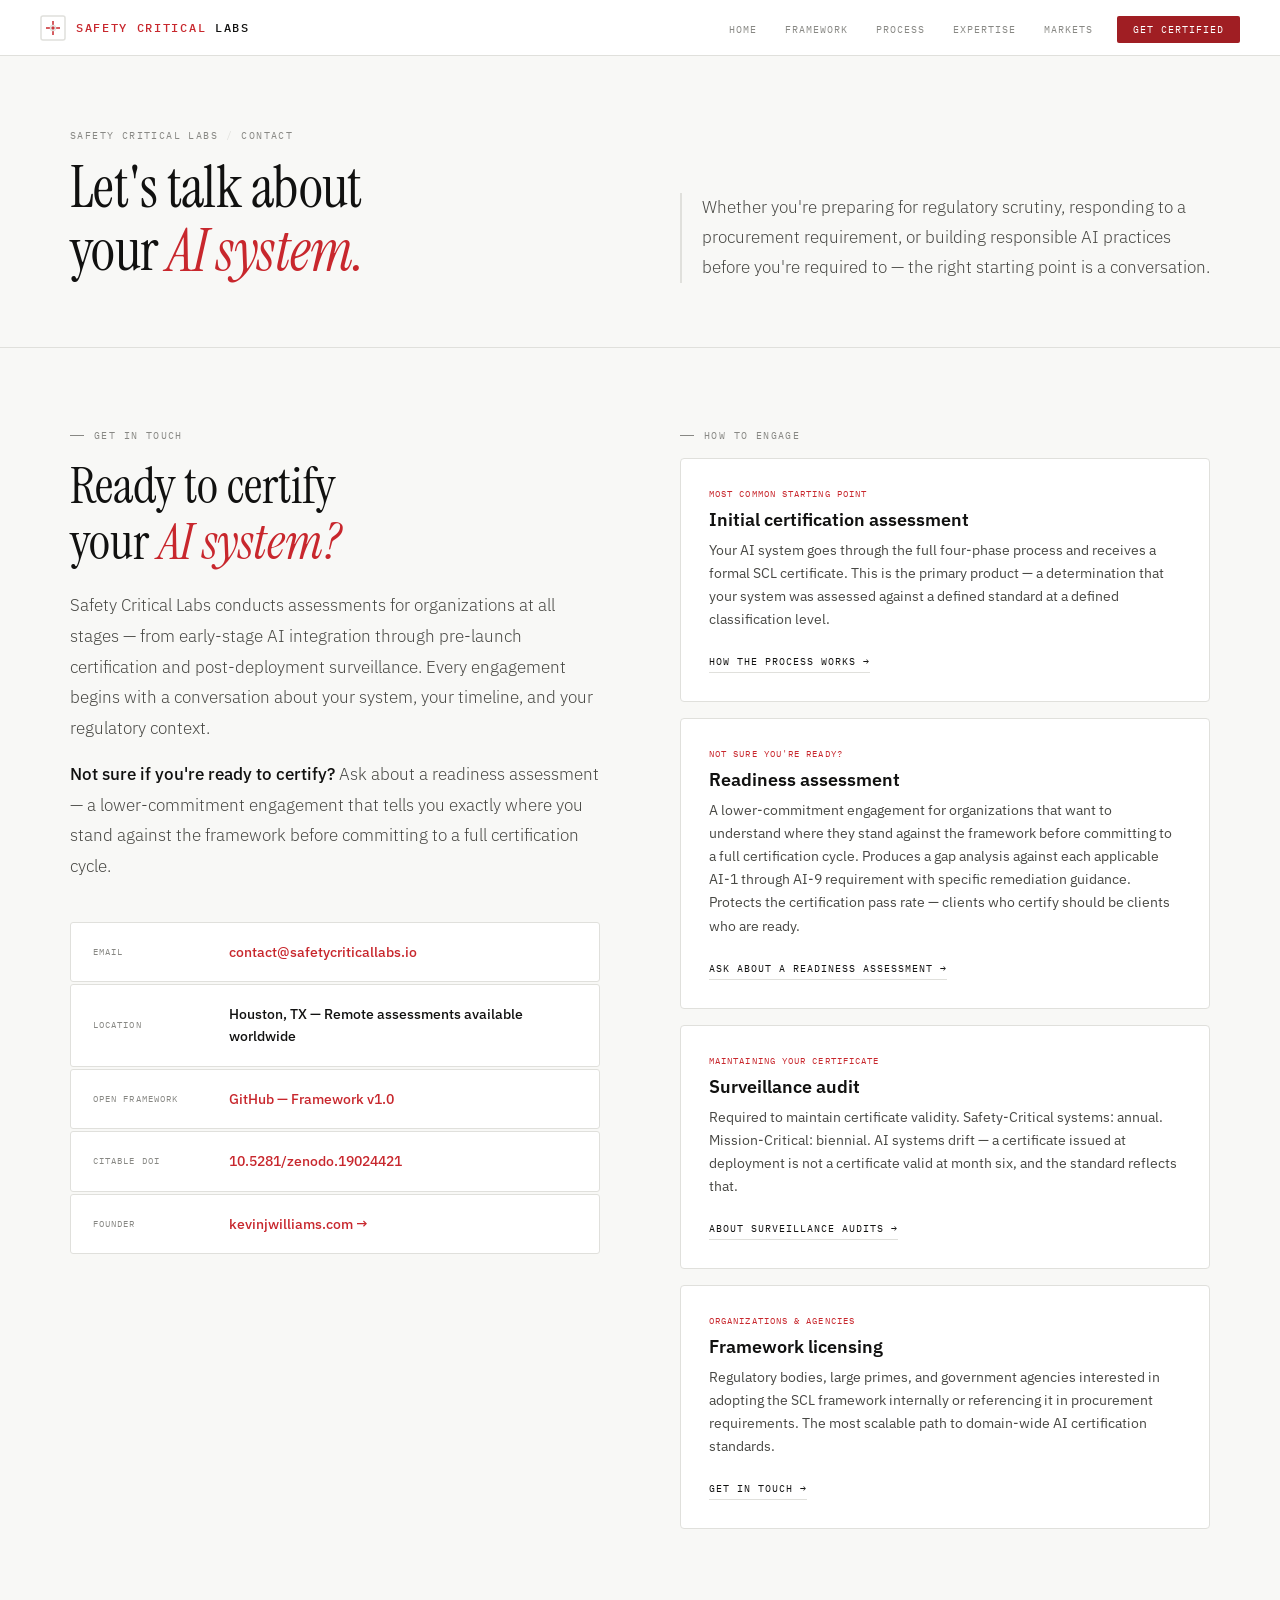
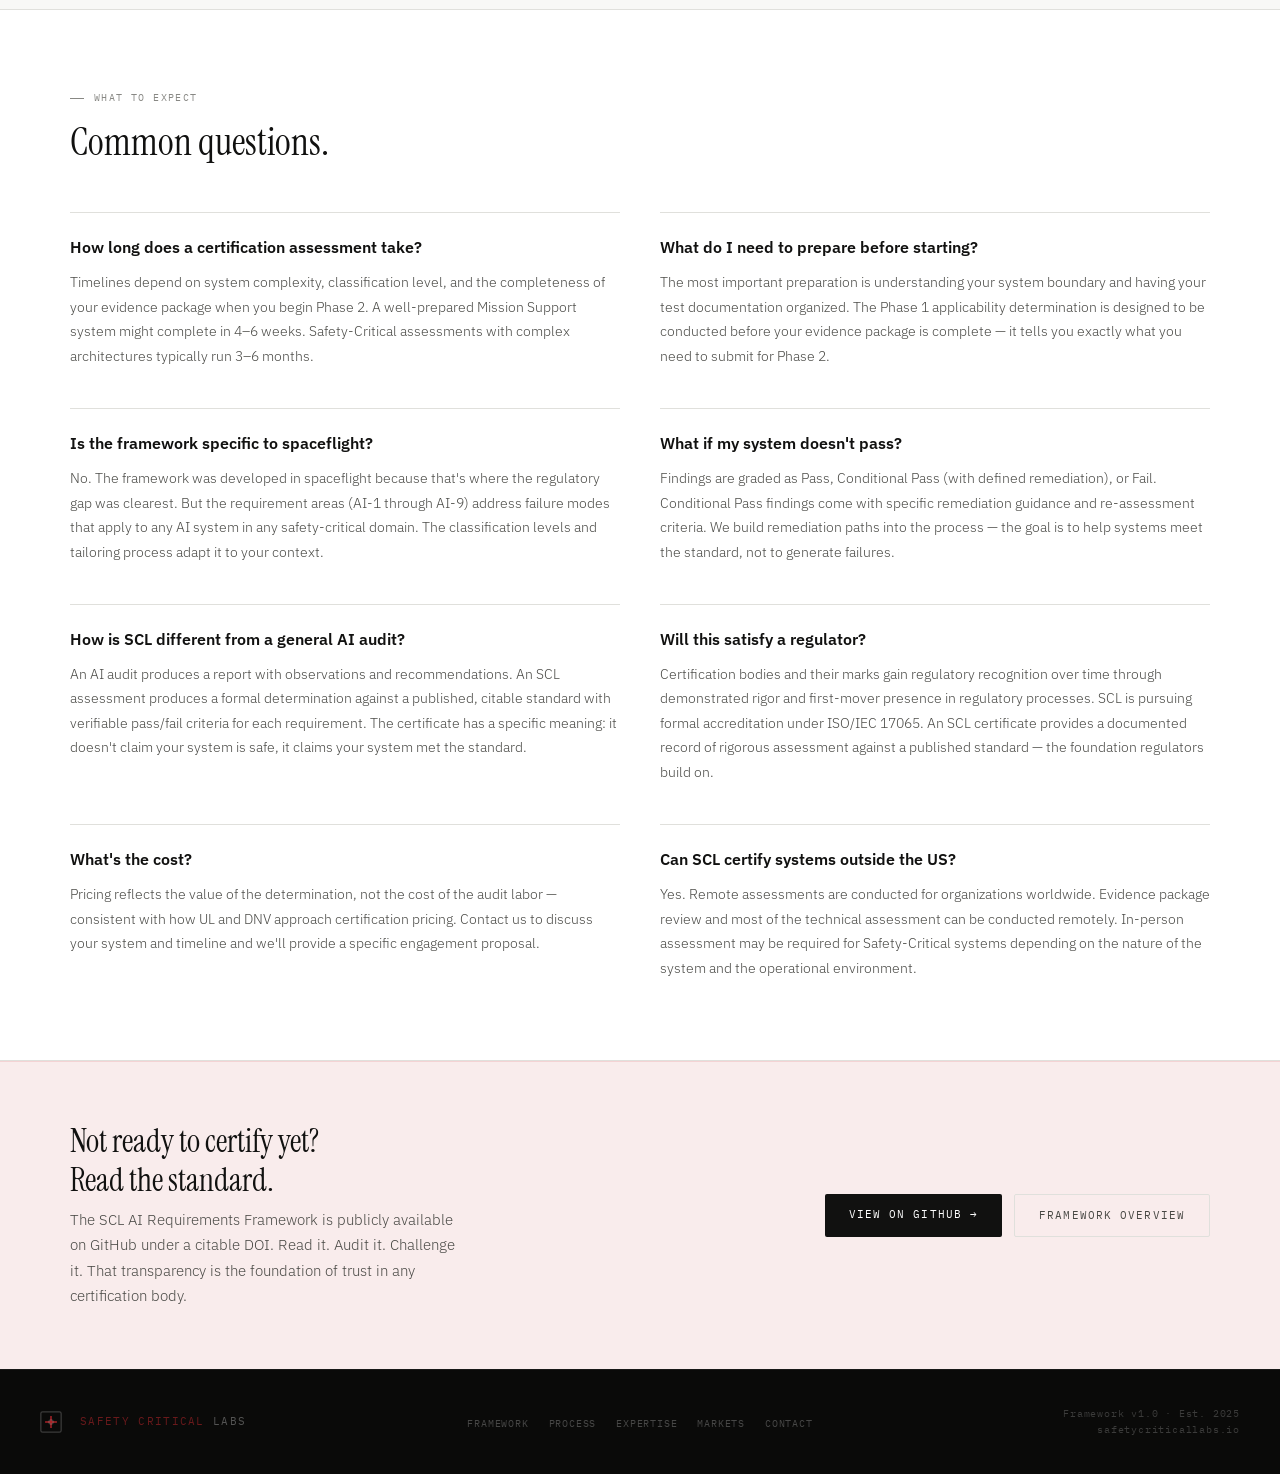
==== commit 096fe3ba: "Update contact.html" ====
--- a/contact.html
+++ b/contact.html
@@ -48,22 +48,22 @@
 .global-nav {
   position: fixed; top: 0; left: 0; right: 0; z-index: 200;
   height: 56px;
-  background: var(--ink);
+  background: var(--white);
   display: flex; align-items: center;
   padding: 0 40px;
-  border-bottom: 1px solid rgba(255,255,255,0.08);
+  border-bottom: 1px solid var(--rule);
 }
 
 .gn-wordmark {
   display: flex; align-items: center; gap: 10px;
-  text-decoration: none; color: #fff; flex-shrink: 0;
+  text-decoration: none; color: var(--ink); flex-shrink: 0;
 }
 
 .gn-icon { width: 26px; height: 26px; }
 
 .gn-text {
   font-family: var(--mono); font-size: 12px;
-  font-weight: 500; letter-spacing: 0.14em; text-transform: uppercase; color: #fff;
+  font-weight: 500; letter-spacing: 0.14em; text-transform: uppercase; color: var(--ink);
 }
 .gn-text em { color: var(--red); font-style: normal; }
 
@@ -75,12 +75,12 @@
 .gn-links a {
   font-family: var(--mono); font-size: 10px;
   letter-spacing: 0.1em; text-transform: uppercase;
-  color: rgba(255,255,255,0.4); text-decoration: none;
+  color: var(--ink-3); text-decoration: none;
   padding: 6px 12px; border-radius: 2px;
   transition: color 0.15s, background 0.15s;
 }
-.gn-links a:hover { color: #fff; background: rgba(255,255,255,0.06); }
-.gn-links a.active { color: #fff; }
+.gn-links a:hover { color: var(--ink); background: var(--bg); }
+.gn-links a.active { color: var(--ink); }
 
 .gn-cta {
   background: var(--red) !important;
@@ -97,9 +97,9 @@
 
 /* ─── INNER PAGE HERO ─────────────────────────────────────── */
 .inner-hero {
-  background: var(--ink);
+  background: var(--bg);
   padding: 72px 40px 64px;
-  border-bottom: 1px solid rgba(255,255,255,0.08);
+  border-bottom: 1px solid var(--rule);
   position: relative; overflow: hidden;
 }
 
@@ -115,25 +115,25 @@
 .inner-hero-breadcrumb {
   font-family: var(--mono); font-size: 10px;
   letter-spacing: 0.14em; text-transform: uppercase;
-  color: rgba(255,255,255,0.3); margin-bottom: 12px;
+  color: var(--ink-3); margin-bottom: 12px;
   display: flex; align-items: center; gap: 8px;
 }
-.inner-hero-breadcrumb a { color: rgba(255,255,255,0.3); text-decoration: none; }
-.inner-hero-breadcrumb a:hover { color: rgba(255,255,255,0.6); }
-.inner-hero-breadcrumb span { color: rgba(255,255,255,0.15); }
+.inner-hero-breadcrumb a { color: var(--ink-3); text-decoration: none; }
+.inner-hero-breadcrumb a:hover { color: var(--ink-2); }
+.inner-hero-breadcrumb span { color: var(--rule); }
 
 .inner-hero h1 {
   font-family: var(--serif);
   font-size: clamp(38px, 4.5vw, 60px);
   font-weight: 400; line-height: 1.1;
-  color: #fff; letter-spacing: -0.01em;
+  color: var(--ink); letter-spacing: -0.01em;
 }
 .inner-hero h1 em { font-style: italic; color: var(--red); }
 
 .inner-hero-lead {
-  font-size: 17px; color: rgba(255,255,255,0.5);
+  font-size: 17px; color: var(--ink-2);
   font-weight: 300; line-height: 1.75;
-  border-left: 2px solid var(--red); padding-left: 20px;
+  border-left: 2px solid var(--rule); padding-left: 20px;
   align-self: end;
 }
 
@@ -670,7 +670,7 @@
 .pathway:hover .pathway-cta { color: var(--red); border-color: var(--red); }
 
 /* ─── FAQ / WHAT TO EXPECT ────────────────────────────────── */
-.expect-section { background: var(--ink); padding: 80px 40px; }
+.expect-section { background: var(--white); padding: 80px 40px; border-top: 1px solid var(--rule); border-bottom: 1px solid var(--rule); }
 
 .expect-inner { max-width: 1140px; margin: 0 auto; }
 
@@ -679,17 +679,17 @@
 }
 
 .expect-item {
-  border-top: 1px solid rgba(255,255,255,0.08);
+  border-top: 1px solid var(--rule);
   padding-top: 24px;
 }
 
 .expect-q {
-  font-size: 16px; font-weight: 600; color: #fff;
+  font-size: 16px; font-weight: 600; color: var(--ink);
   margin-bottom: 12px; line-height: 1.3;
 }
 
 .expect-a {
-  font-size: 14px; color: rgba(255,255,255,0.45);
+  font-size: 14px; color: var(--ink-2);
   line-height: 1.75; font-weight: 300;
 }
 
@@ -730,10 +730,10 @@
 <nav class="global-nav">
   <a href="index.html" class="gn-wordmark">
     <svg class="gn-icon" viewBox="0 0 26 26" fill="none">
-      <rect x="1" y="1" width="24" height="24" rx="2" stroke="rgba(255,255,255,0.4)" stroke-width="1.5"/>
+      <rect x="1" y="1" width="24" height="24" rx="2" stroke="var(--rule)" stroke-width="1.5"/>
       <line x1="6" y1="13" x2="20" y2="13" stroke="#C8272D" stroke-width="1.5"/>
       <line x1="13" y1="6" x2="13" y2="20" stroke="#C8272D" stroke-width="1.5"/>
-      <circle cx="13" cy="13" r="2.5" stroke="rgba(255,255,255,0.4)" stroke-width="1.5"/>
+      <circle cx="13" cy="13" r="2.5" stroke="var(--rule)" stroke-width="1.5"/>
     </svg>
     <span class="gn-text"><em>Safety Critical</em> Labs</span>
   </a>
@@ -838,8 +838,8 @@
 <!-- WHAT TO EXPECT -->
 <div class="expect-section">
   <div class="expect-inner">
-    <div class="section-eyebrow" style="color:rgba(255,255,255,0.3)"><span style="display:inline-block;width:14px;height:1px;background:rgba(255,255,255,0.3);margin-right:10px;vertical-align:middle;"></span>What to expect</div>
-    <h2 class="section-title" style="color:#fff;">Common questions.</h2>
+    <div class="section-eyebrow">What to expect</div>
+    <h2 class="section-title">Common questions.</h2>
     <div class="expect-grid">
       <div class="expect-item fade-up">
         <div class="expect-q">How long does a certification assessment take?</div>
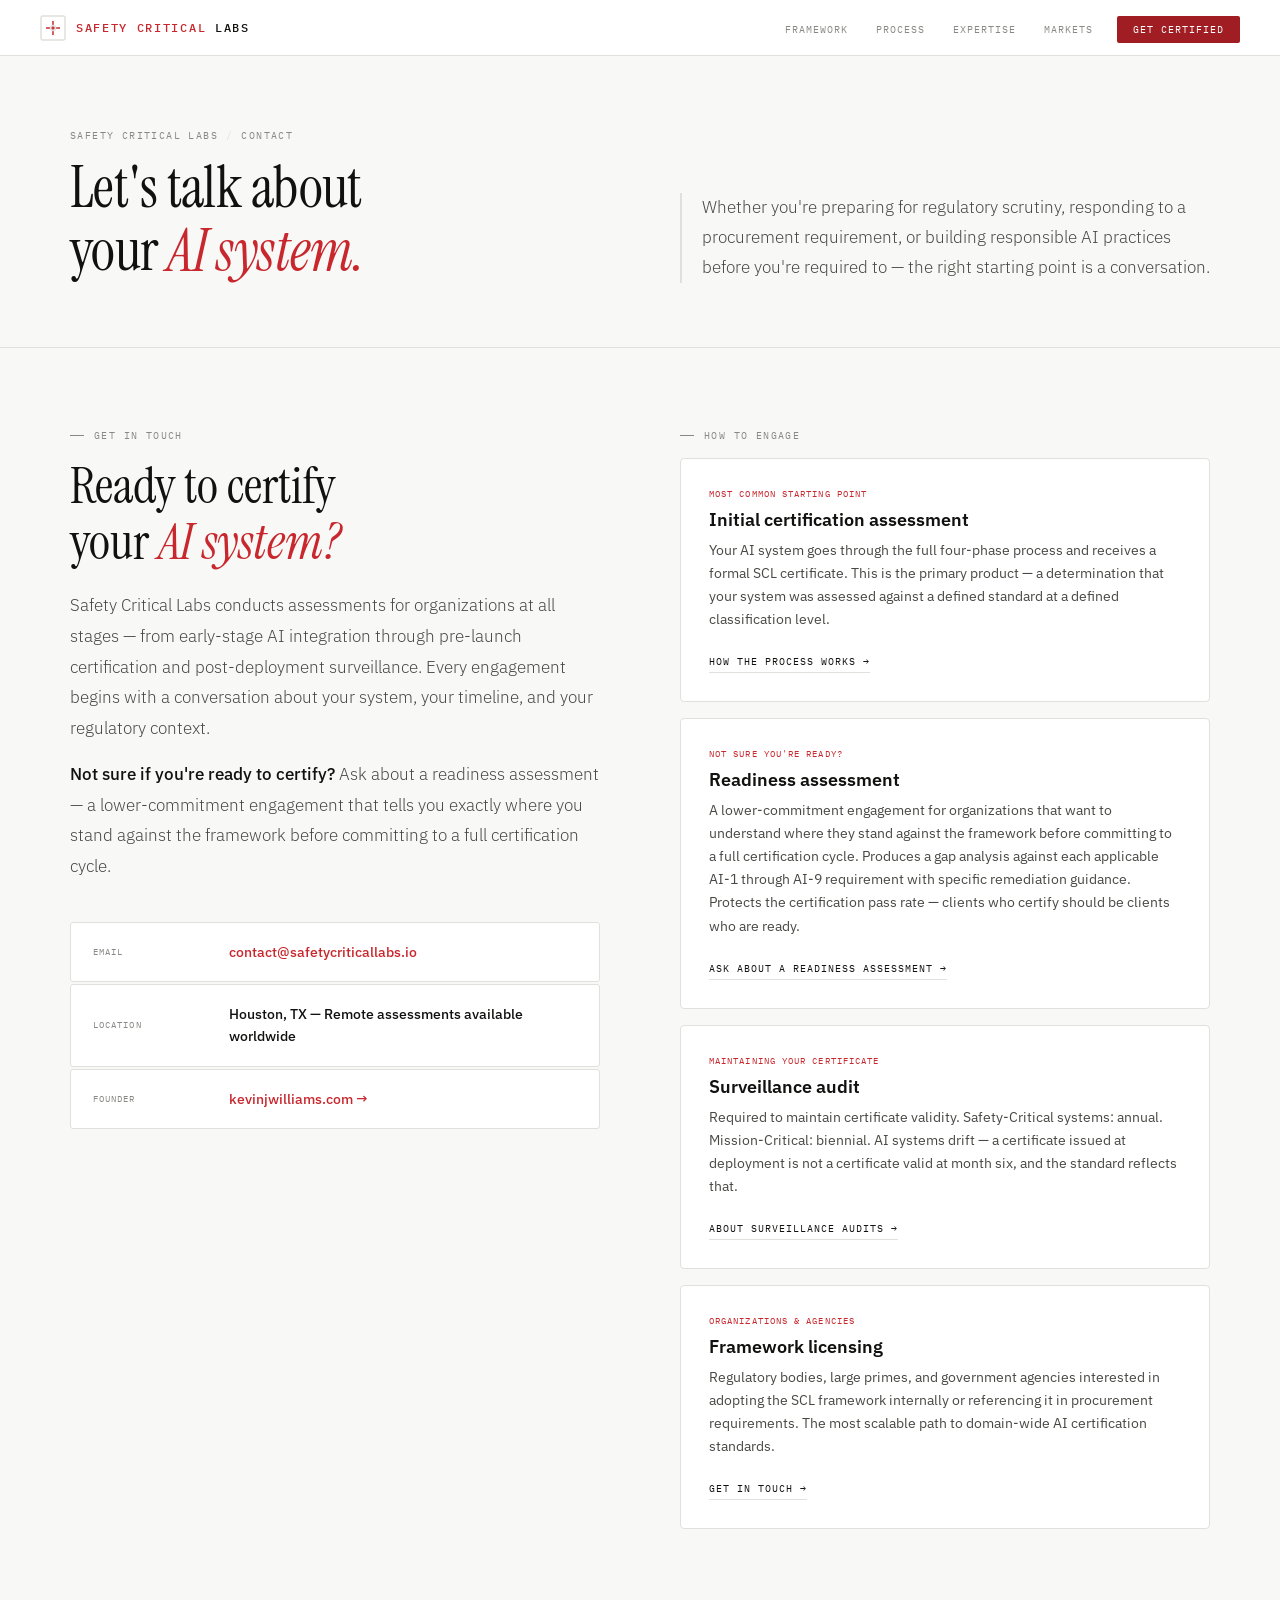
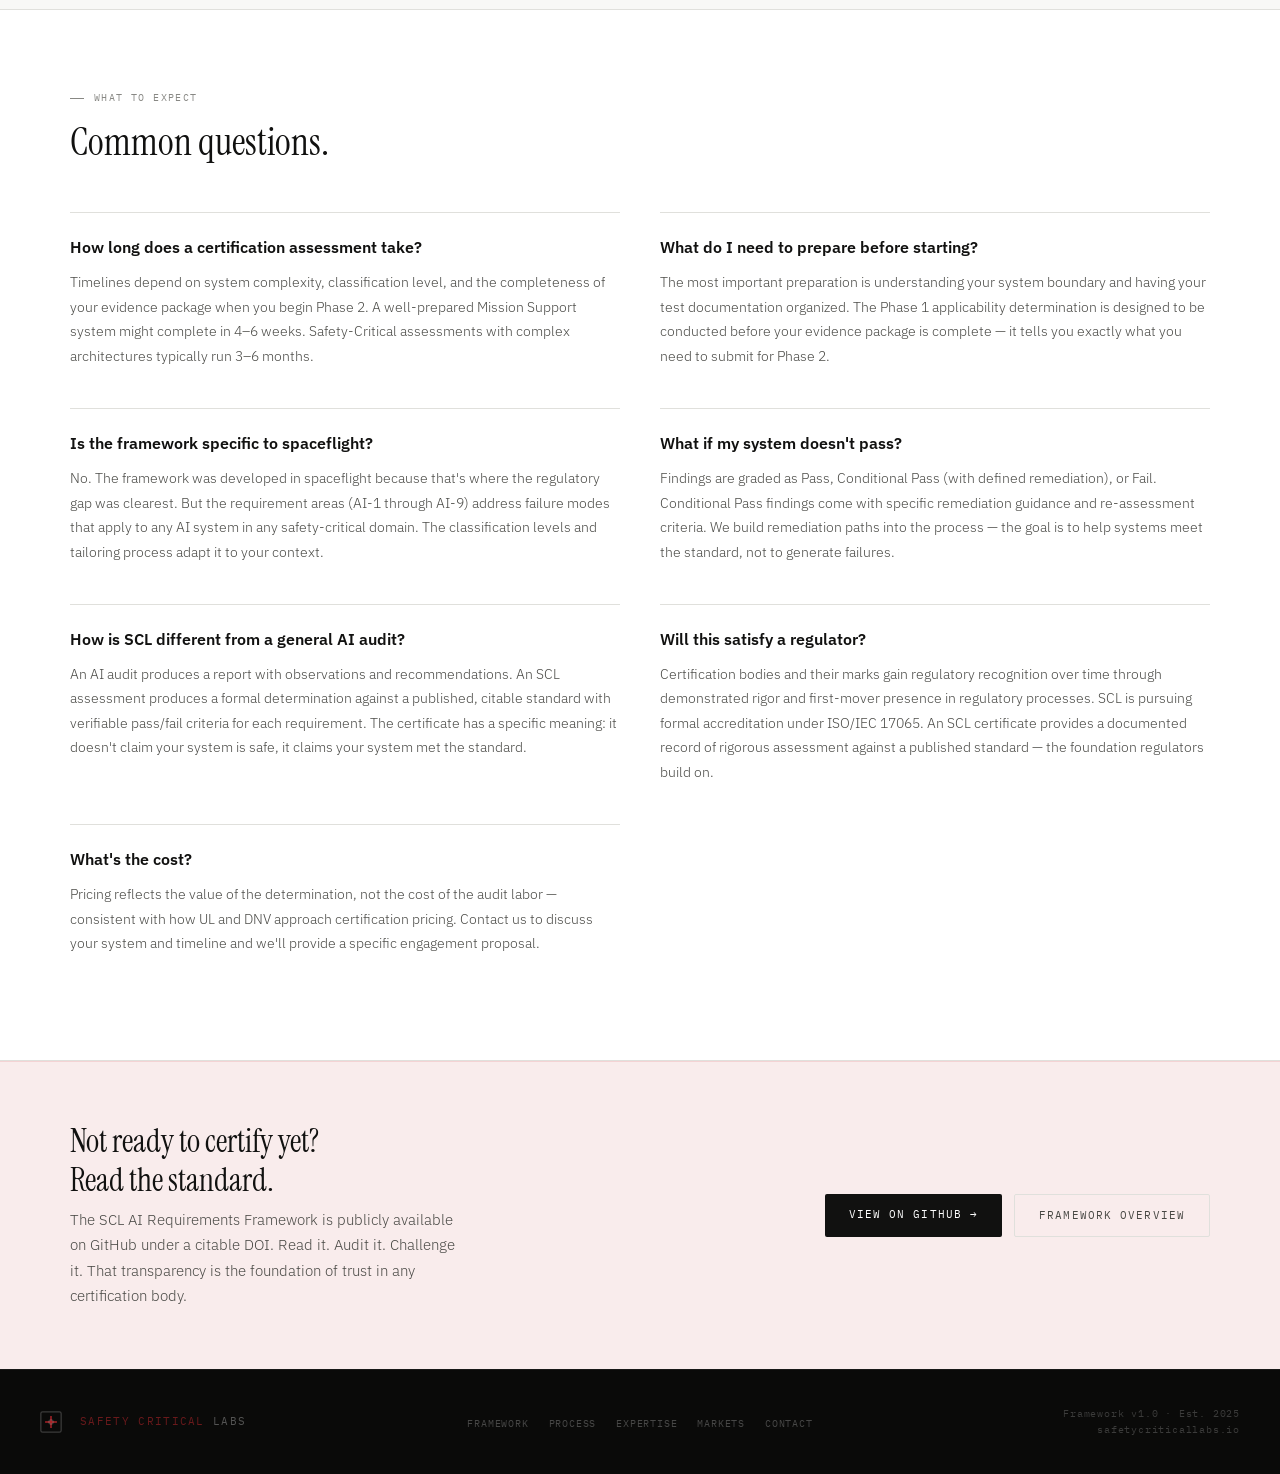
==== commit f31f97d1: "Framework edit" ====
--- a/contact.html
+++ b/contact.html
@@ -738,7 +738,6 @@
     <span class="gn-text"><em>Safety Critical</em> Labs</span>
   </a>
   <ul class="gn-links">
-    <li><a href="index.html">Home</a></li>
     <li><a href="framework.html">Framework</a></li>
     <li><a href="process.html">Process</a></li>
     <li><a href="expertise.html">Expertise</a></li>
@@ -786,14 +785,6 @@
           <div class="ci-row">
             <span class="ci-label">Location</span>
             <span class="ci-value">Houston, TX &mdash; Remote assessments available worldwide</span>
-          </div>
-          <div class="ci-row">
-            <span class="ci-label">Open framework</span>
-            <span class="ci-value"><a href="https://github.com/kevinjohnwilliams/AI_Requirements_Framework" target="_blank">GitHub &mdash; Framework v1.0</a></span>
-          </div>
-          <div class="ci-row">
-            <span class="ci-label">Citable DOI</span>
-            <span class="ci-value"><a href="https://doi.org/10.5281/zenodo.19024421" target="_blank">10.5281/zenodo.19024421</a></span>
           </div>
           <div class="ci-row">
             <span class="ci-label">Founder</span>
@@ -922,4 +913,4 @@
 document.querySelectorAll('.fade-up').forEach(el => observer.observe(el));
 </script>
 </body>
-</html>
+</html>
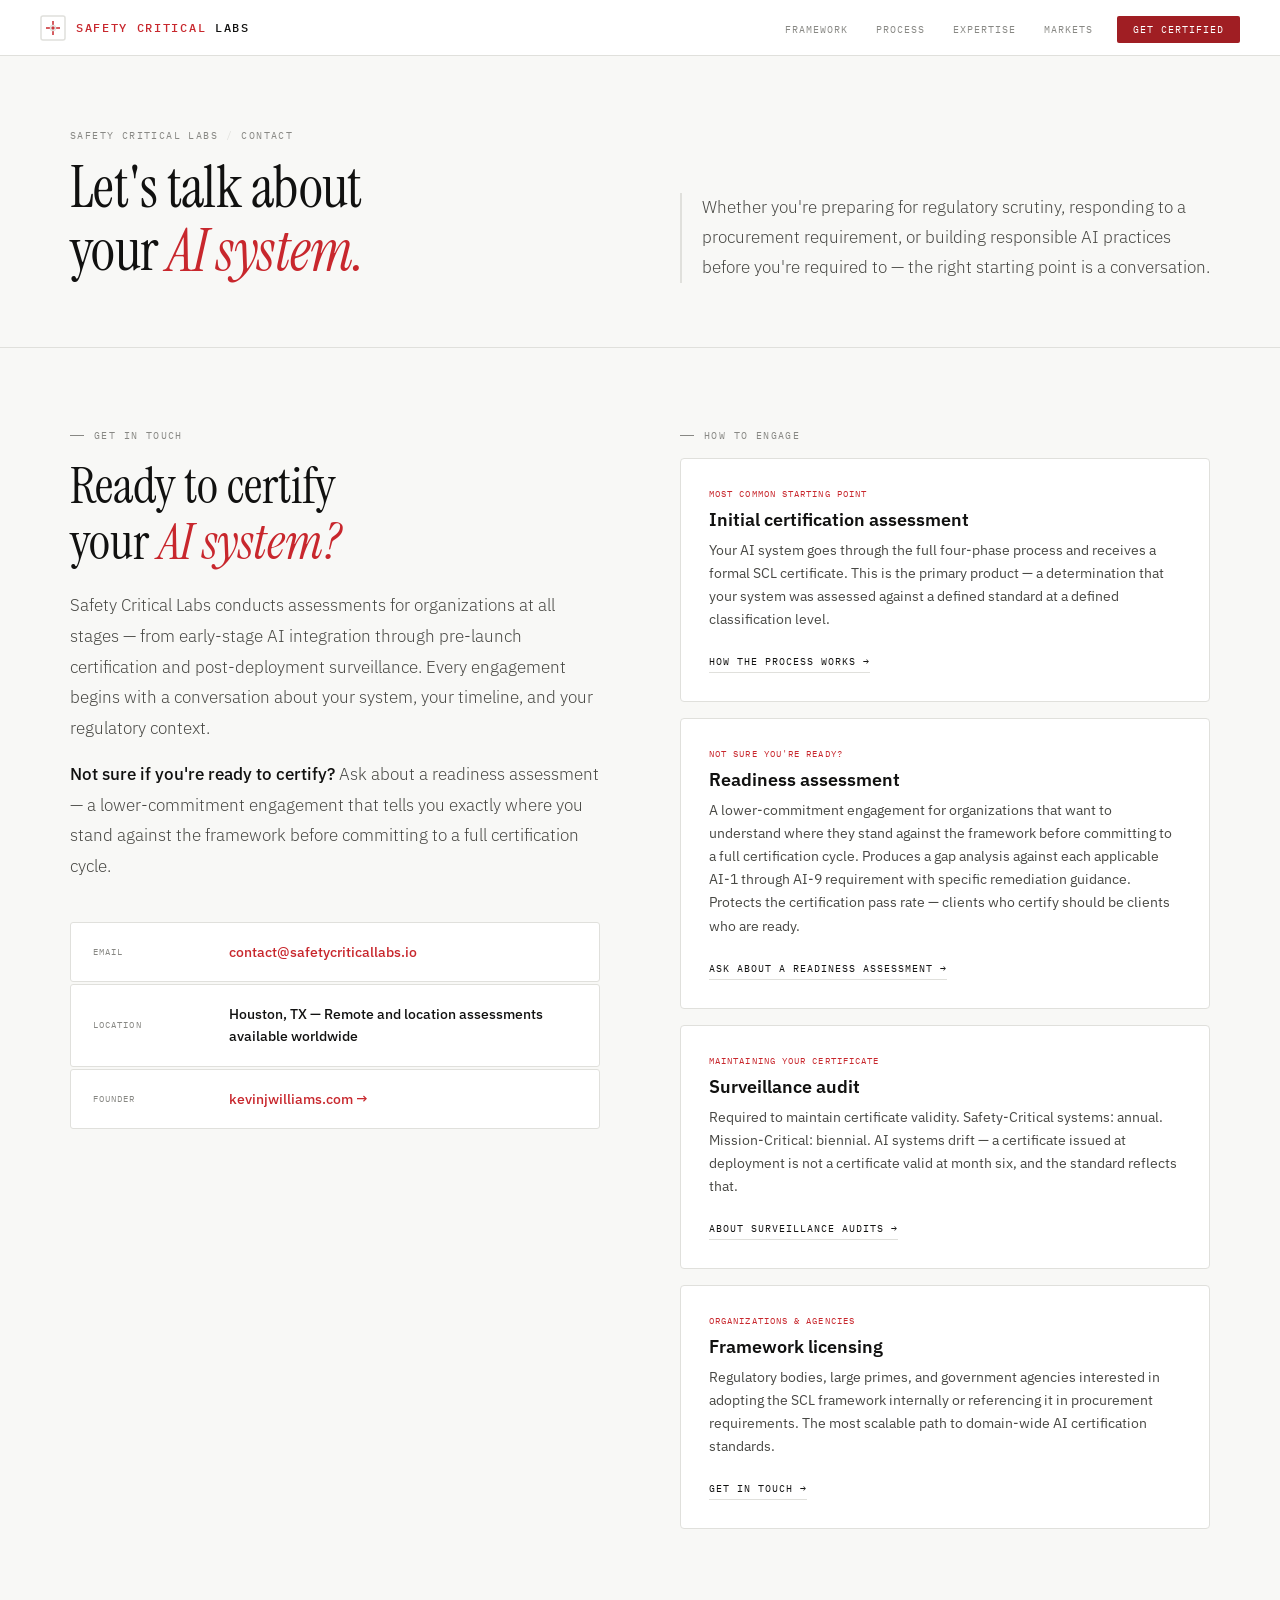
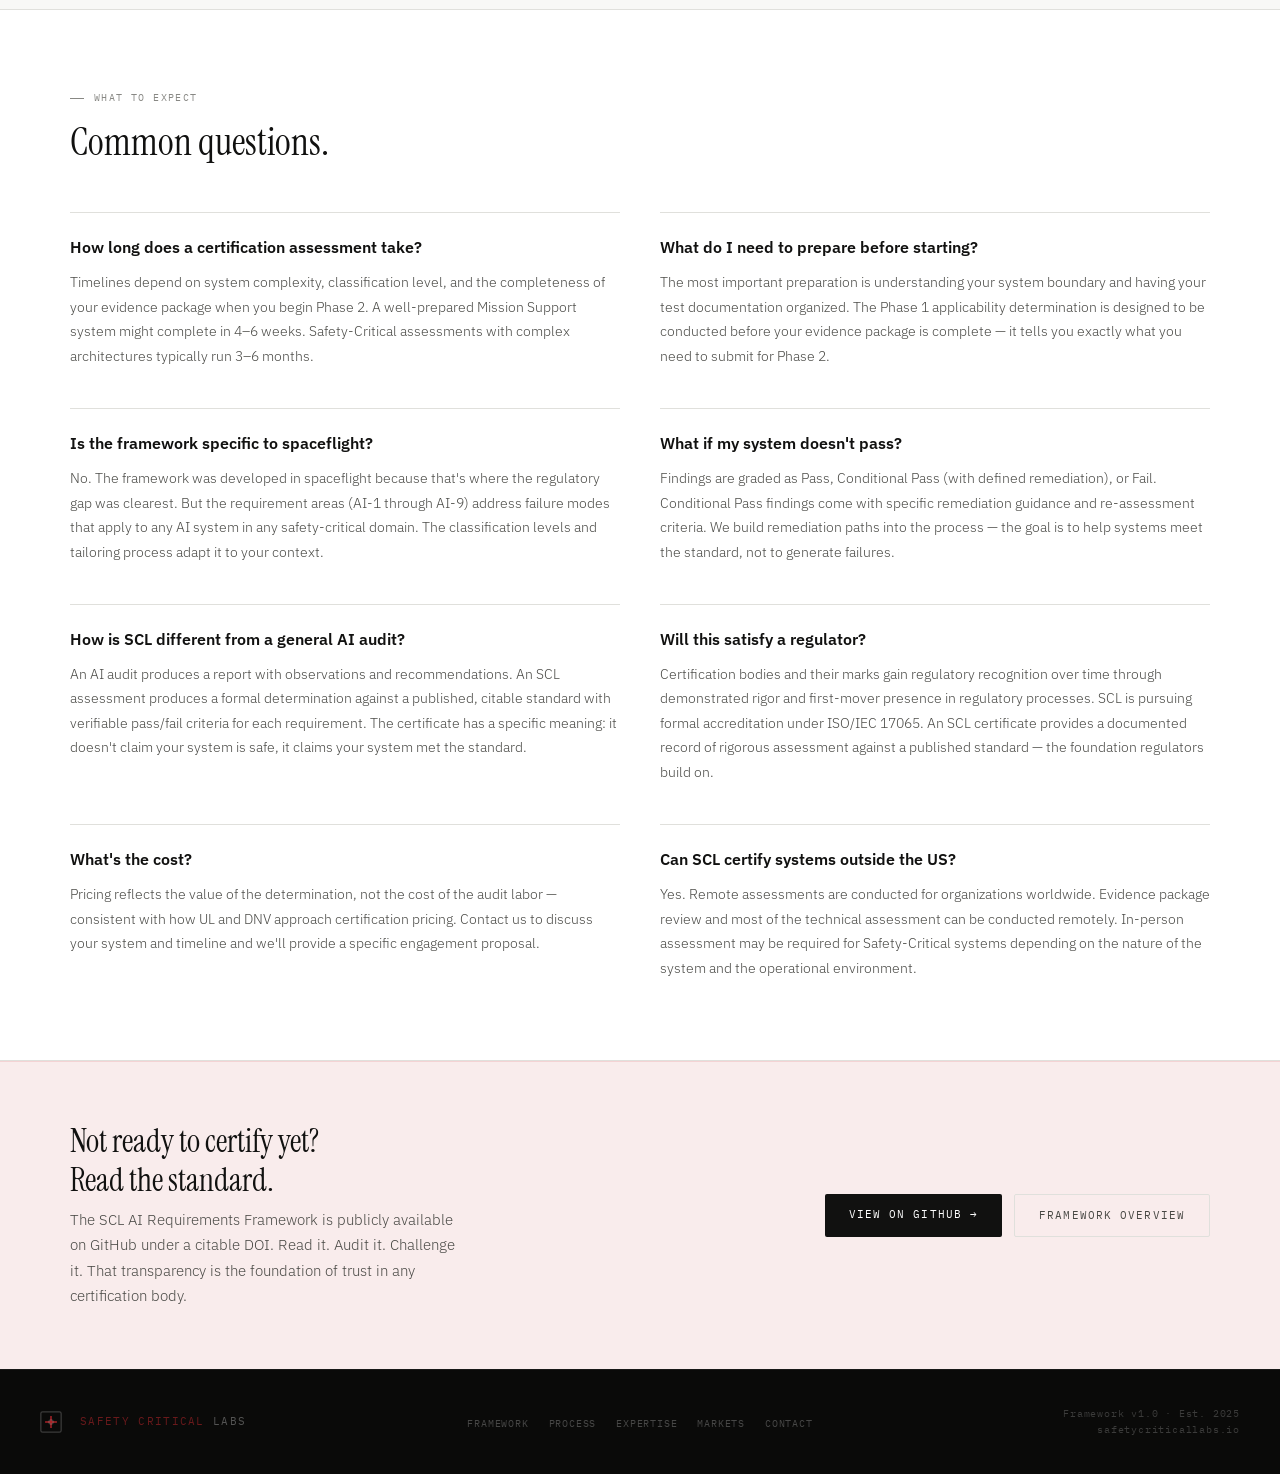
==== commit 5e9db90f: "Update location" ====
--- a/contact.html
+++ b/contact.html
@@ -780,11 +780,11 @@
         <div class="contact-info-list">
           <div class="ci-row">
             <span class="ci-label">Email</span>
-            <span class="ci-value"><a href="mailto:contact@safetycriticallabs.io">contact@safetycriticallabs.io</a></span>
+            <span class="ci-value"><a href="mailto:contact@safetycriticallabs.com">contact@safetycriticallabs.io</a></span>
           </div>
           <div class="ci-row">
             <span class="ci-label">Location</span>
-            <span class="ci-value">Houston, TX &mdash; Remote assessments available worldwide</span>
+            <span class="ci-value">Houston, TX &mdash; Remote and location assessments available worldwide</span>
           </div>
           <div class="ci-row">
             <span class="ci-label">Founder</span>
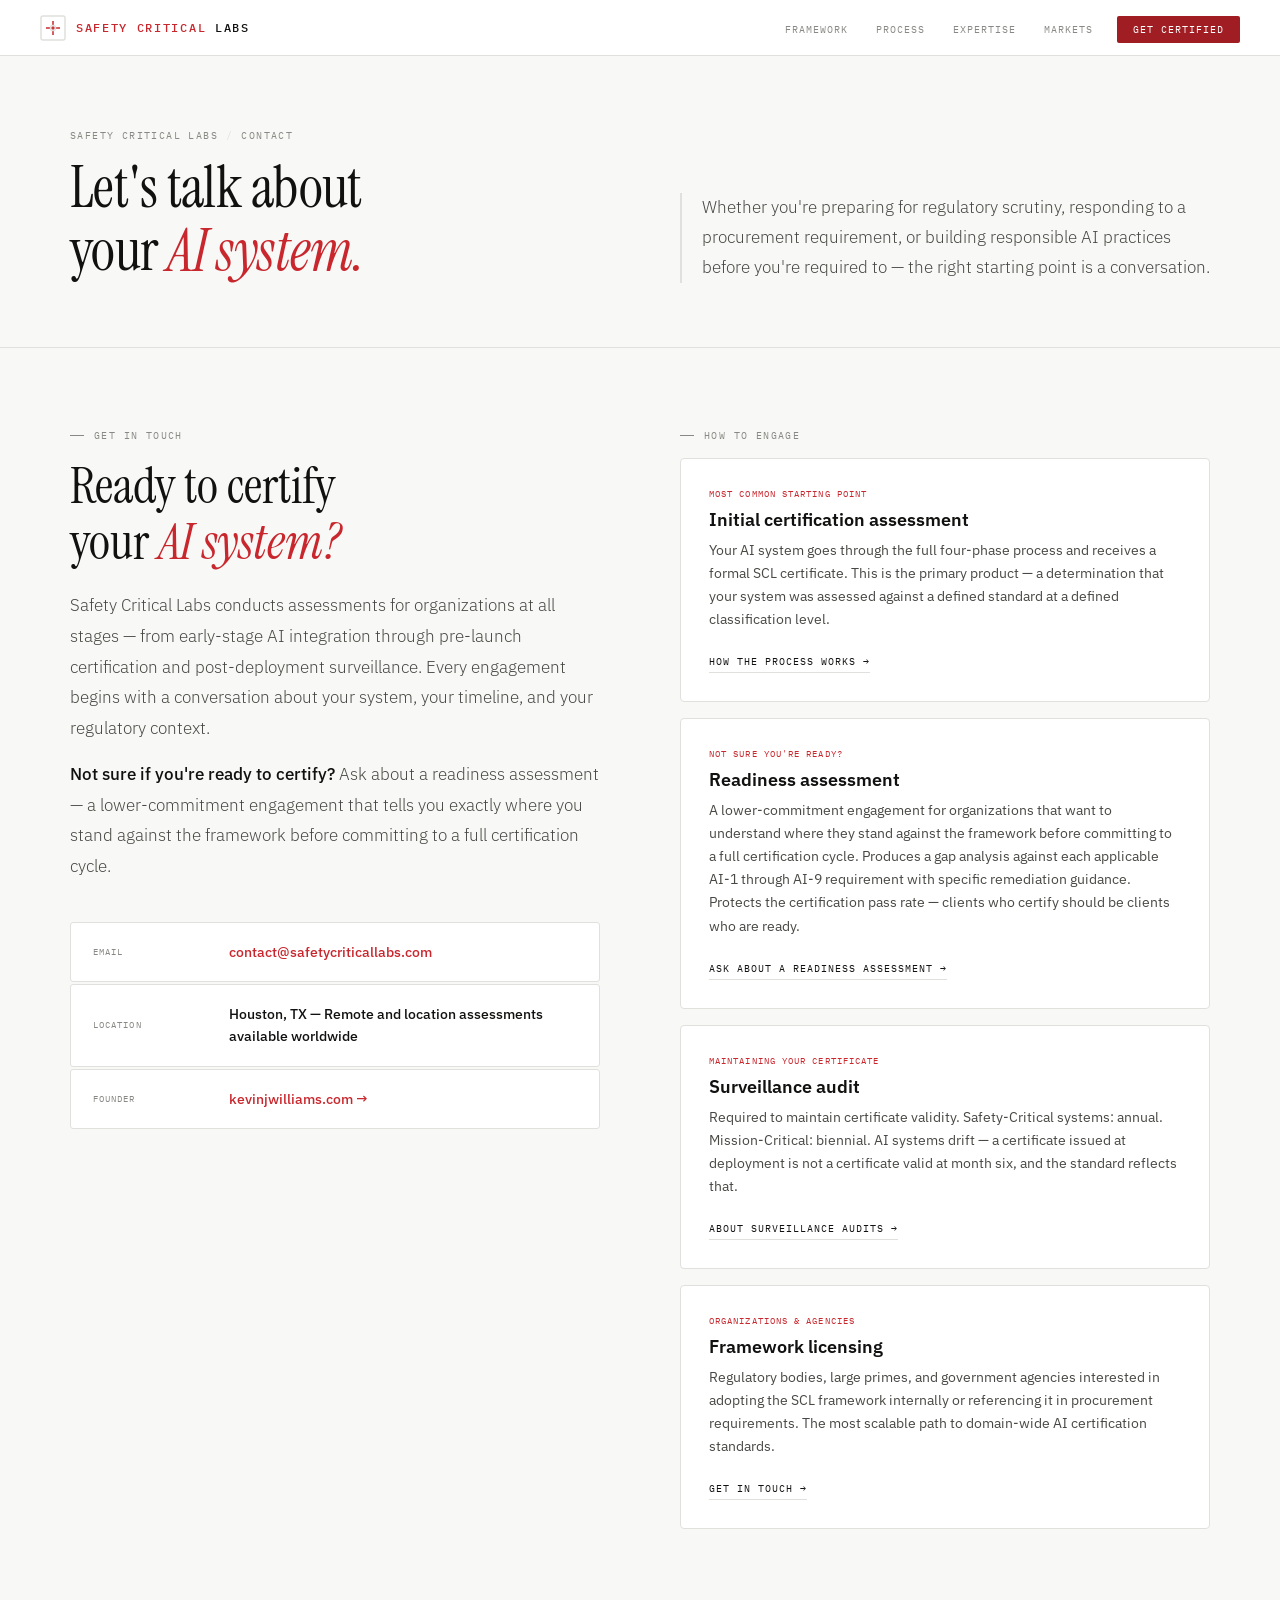
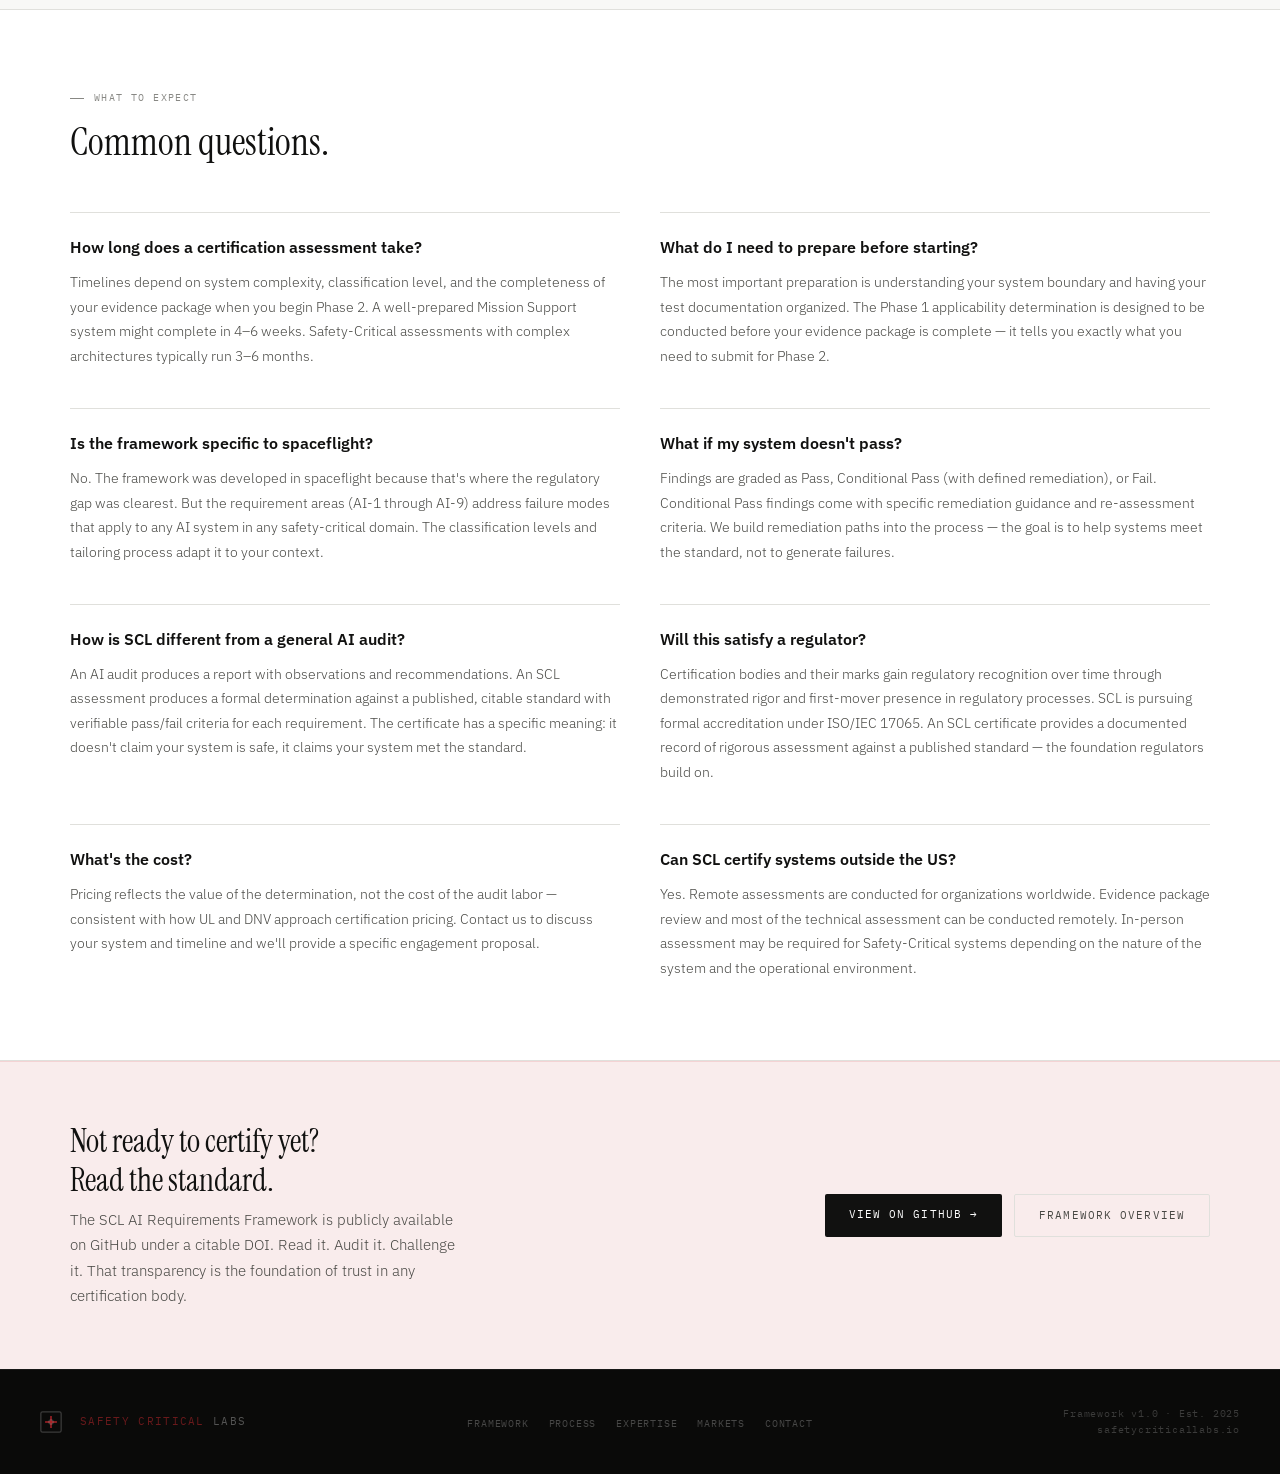
==== commit ac5c8685: "Update email" ====
--- a/contact.html
+++ b/contact.html
@@ -780,7 +780,7 @@
         <div class="contact-info-list">
           <div class="ci-row">
             <span class="ci-label">Email</span>
-            <span class="ci-value"><a href="mailto:contact@safetycriticallabs.com">contact@safetycriticallabs.io</a></span>
+            <span class="ci-value"><a href="mailto:contact@safetycriticallabs.com">contact@safetycriticallabs.com</a></span>
           </div>
           <div class="ci-row">
             <span class="ci-label">Location</span>
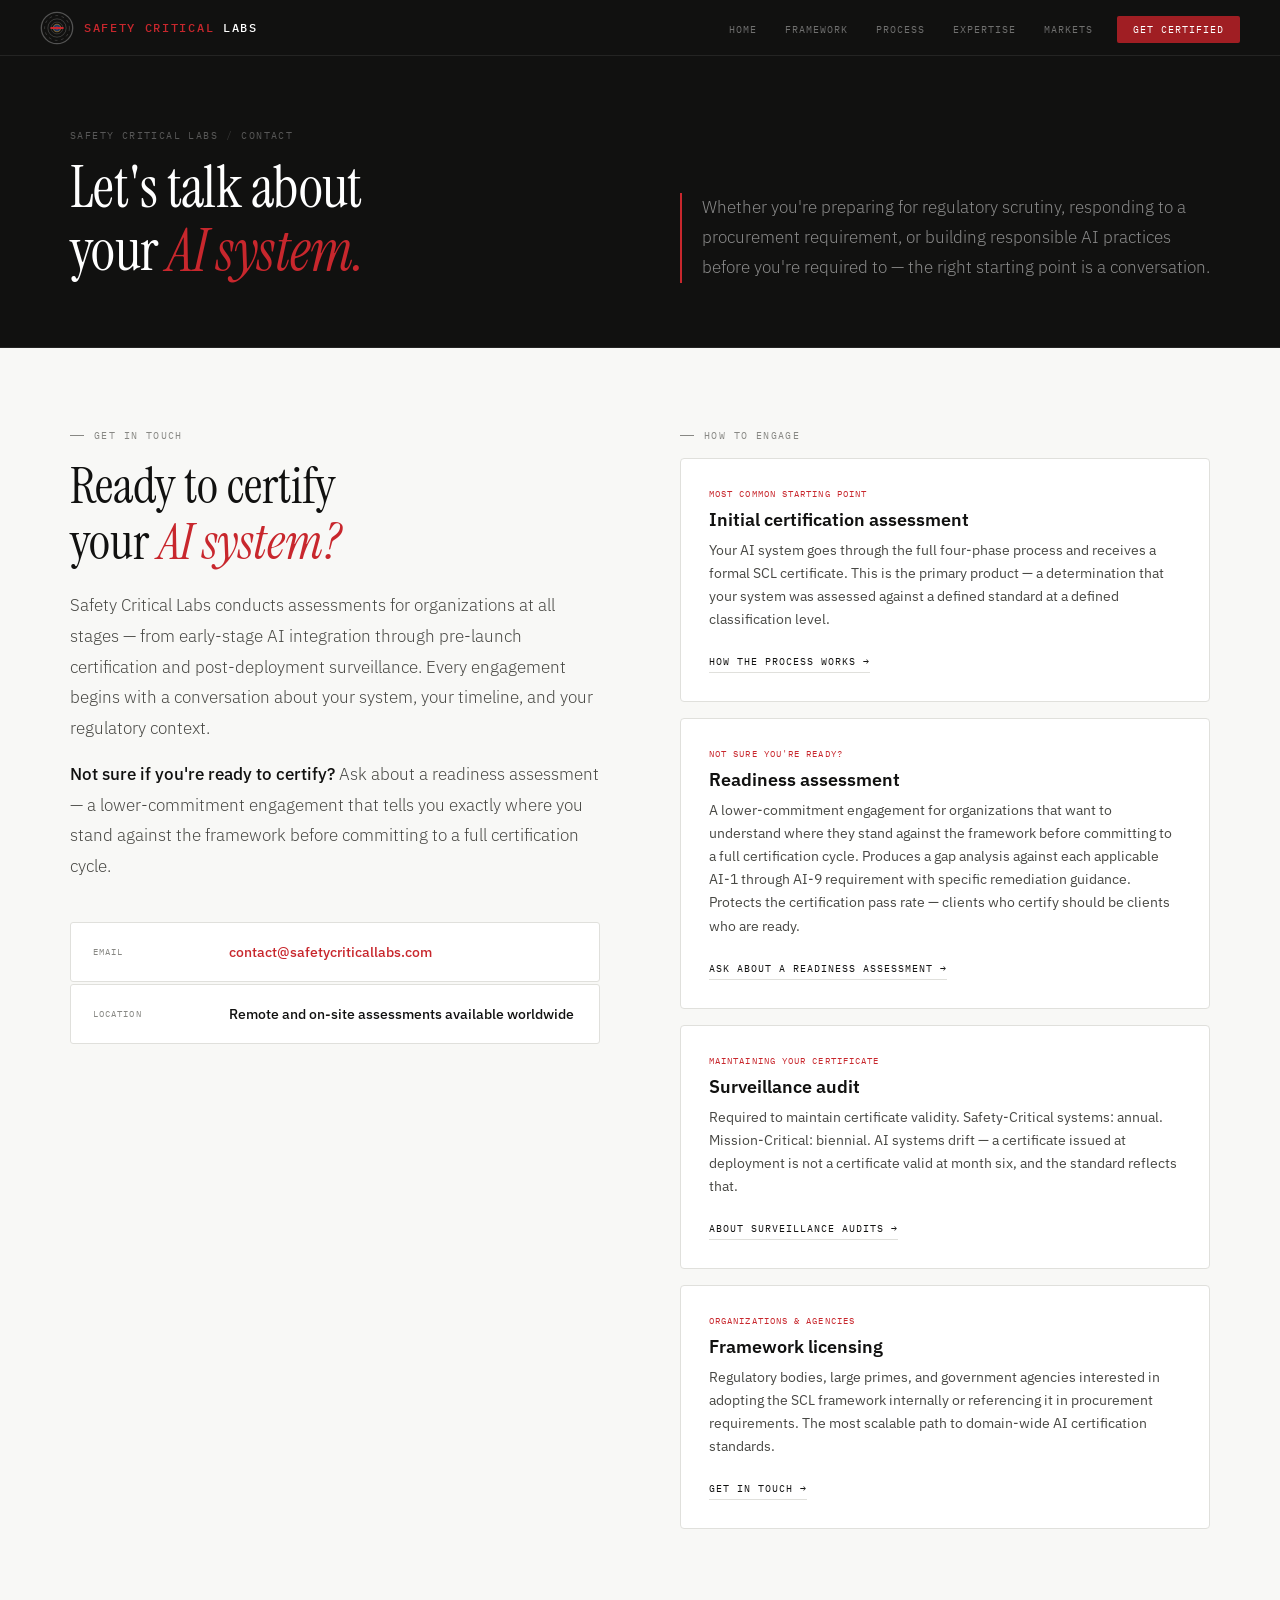
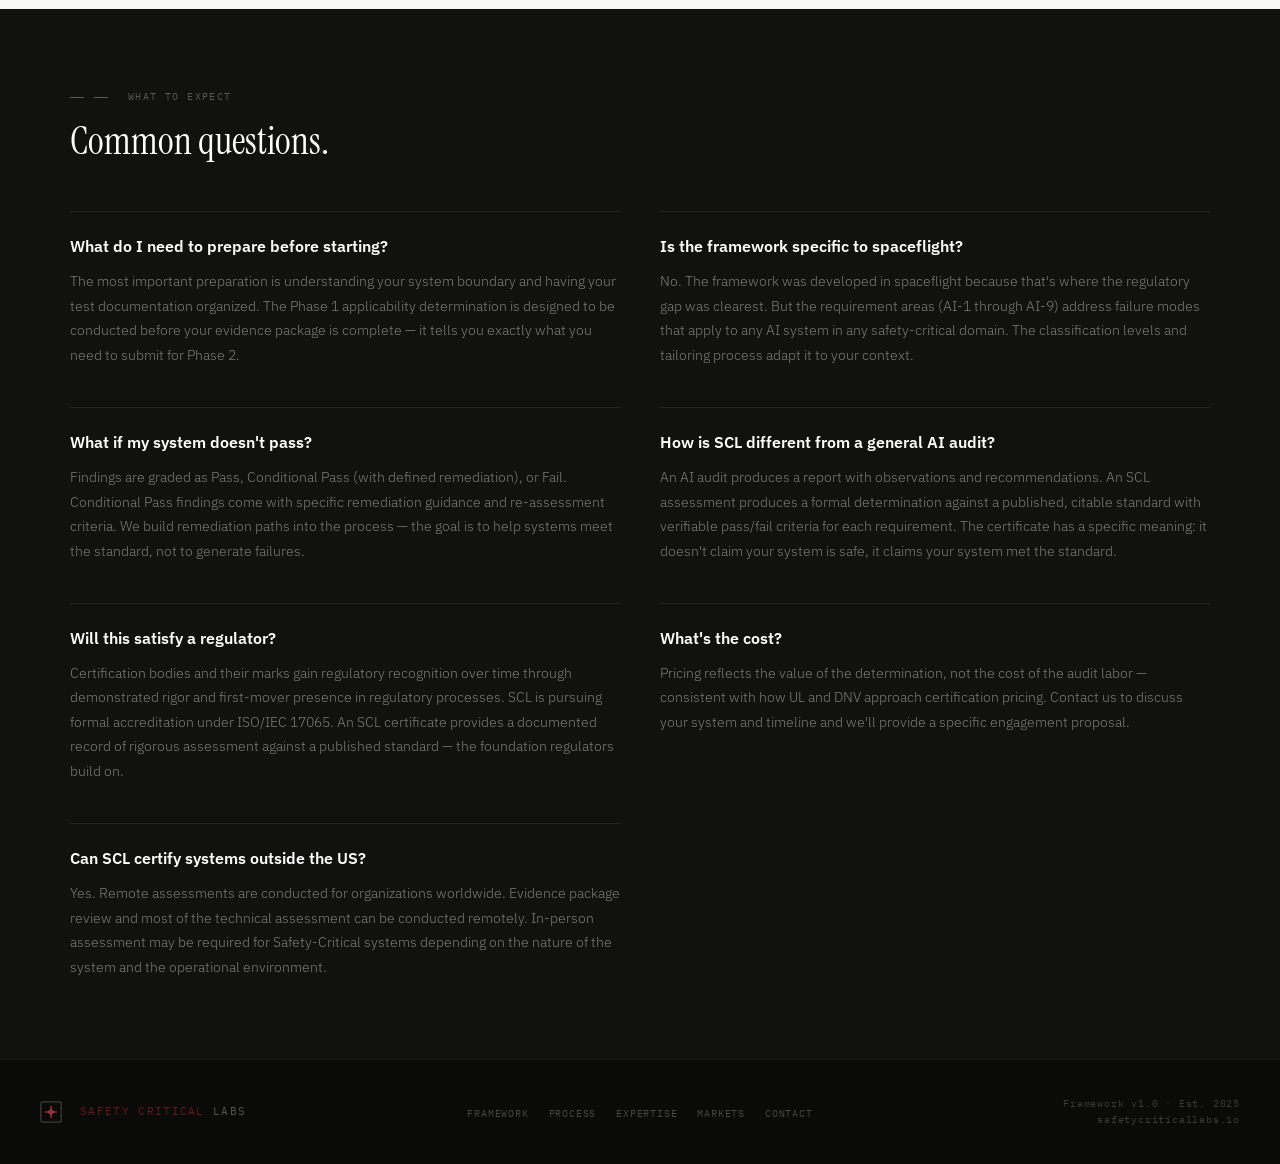
==== commit 9ed3b314: "Increase logo size and breadcrumb color change" ====
--- a/contact.html
+++ b/contact.html
@@ -48,22 +48,22 @@
 .global-nav {
   position: fixed; top: 0; left: 0; right: 0; z-index: 200;
   height: 56px;
-  background: var(--white);
+  background: var(--ink);
   display: flex; align-items: center;
   padding: 0 40px;
-  border-bottom: 1px solid var(--rule);
+  border-bottom: 1px solid rgba(255,255,255,0.08);
 }
 
 .gn-wordmark {
   display: flex; align-items: center; gap: 10px;
-  text-decoration: none; color: var(--ink); flex-shrink: 0;
-}
-
-.gn-icon { width: 26px; height: 26px; }
+  text-decoration: none; color: #fff; flex-shrink: 0;
+}
+
+.gn-icon { width: 34px; height: 34px; }
 
 .gn-text {
   font-family: var(--mono); font-size: 12px;
-  font-weight: 500; letter-spacing: 0.14em; text-transform: uppercase; color: var(--ink);
+  font-weight: 500; letter-spacing: 0.14em; text-transform: uppercase; color: #fff;
 }
 .gn-text em { color: var(--red); font-style: normal; }
 
@@ -75,12 +75,12 @@
 .gn-links a {
   font-family: var(--mono); font-size: 10px;
   letter-spacing: 0.1em; text-transform: uppercase;
-  color: var(--ink-3); text-decoration: none;
+  color: rgba(255,255,255,0.4); text-decoration: none;
   padding: 6px 12px; border-radius: 2px;
   transition: color 0.15s, background 0.15s;
 }
-.gn-links a:hover { color: var(--ink); background: var(--bg); }
-.gn-links a.active { color: var(--ink); }
+.gn-links a:hover { color: #fff; background: rgba(255,255,255,0.06); }
+.gn-links a.active { color: #fff; }
 
 .gn-cta {
   background: var(--red) !important;
@@ -97,9 +97,9 @@
 
 /* ─── INNER PAGE HERO ─────────────────────────────────────── */
 .inner-hero {
-  background: var(--bg);
+  background: var(--ink);
   padding: 72px 40px 64px;
-  border-bottom: 1px solid var(--rule);
+  border-bottom: 1px solid rgba(255,255,255,0.08);
   position: relative; overflow: hidden;
 }
 
@@ -115,25 +115,25 @@
 .inner-hero-breadcrumb {
   font-family: var(--mono); font-size: 10px;
   letter-spacing: 0.14em; text-transform: uppercase;
-  color: var(--ink-3); margin-bottom: 12px;
+  color: rgba(255,255,255,0.3); margin-bottom: 12px;
   display: flex; align-items: center; gap: 8px;
 }
-.inner-hero-breadcrumb a { color: var(--ink-3); text-decoration: none; }
-.inner-hero-breadcrumb a:hover { color: var(--ink-2); }
-.inner-hero-breadcrumb span { color: var(--rule); }
+.inner-hero-breadcrumb a { color: rgba(255,255,255,0.3); text-decoration: none; }
+.inner-hero-breadcrumb a:hover { color: rgba(255,255,255,0.6); }
+.inner-hero-breadcrumb span { color: rgba(255,255,255,0.15); }
 
 .inner-hero h1 {
   font-family: var(--serif);
   font-size: clamp(38px, 4.5vw, 60px);
   font-weight: 400; line-height: 1.1;
-  color: var(--ink); letter-spacing: -0.01em;
+  color: #fff; letter-spacing: -0.01em;
 }
 .inner-hero h1 em { font-style: italic; color: var(--red); }
 
 .inner-hero-lead {
-  font-size: 17px; color: var(--ink-2);
+  font-size: 17px; color: rgba(255,255,255,0.5);
   font-weight: 300; line-height: 1.75;
-  border-left: 2px solid var(--rule); padding-left: 20px;
+  border-left: 2px solid var(--red); padding-left: 20px;
   align-self: end;
 }
 
@@ -670,7 +670,7 @@
 .pathway:hover .pathway-cta { color: var(--red); border-color: var(--red); }
 
 /* ─── FAQ / WHAT TO EXPECT ────────────────────────────────── */
-.expect-section { background: var(--white); padding: 80px 40px; border-top: 1px solid var(--rule); border-bottom: 1px solid var(--rule); }
+.expect-section { background: var(--ink); padding: 80px 40px; }
 
 .expect-inner { max-width: 1140px; margin: 0 auto; }
 
@@ -679,17 +679,17 @@
 }
 
 .expect-item {
-  border-top: 1px solid var(--rule);
+  border-top: 1px solid rgba(255,255,255,0.08);
   padding-top: 24px;
 }
 
 .expect-q {
-  font-size: 16px; font-weight: 600; color: var(--ink);
+  font-size: 16px; font-weight: 600; color: #fff;
   margin-bottom: 12px; line-height: 1.3;
 }
 
 .expect-a {
-  font-size: 14px; color: var(--ink-2);
+  font-size: 14px; color: rgba(255,255,255,0.45);
   line-height: 1.75; font-weight: 300;
 }
 
@@ -730,14 +730,18 @@
 <nav class="global-nav">
   <a href="index.html" class="gn-wordmark">
     <svg class="gn-icon" viewBox="0 0 26 26" fill="none">
-      <rect x="1" y="1" width="24" height="24" rx="2" stroke="var(--rule)" stroke-width="1.5"/>
-      <line x1="6" y1="13" x2="20" y2="13" stroke="#C8272D" stroke-width="1.5"/>
-      <line x1="13" y1="6" x2="13" y2="20" stroke="#C8272D" stroke-width="1.5"/>
-      <circle cx="13" cy="13" r="2.5" stroke="var(--rule)" stroke-width="1.5"/>
+      <circle cx="13" cy="13" r="12" stroke="rgba(255,255,255,0.28)" stroke-width="1"/>
+      <circle cx="13" cy="13" r="9.5" stroke="rgba(255,255,255,0.16)" stroke-width="0.75" stroke-dasharray="2.2 2.6"/>
+      <circle cx="13" cy="13" r="7" stroke="rgba(255,255,255,0.18)" stroke-width="0.75"/>
+      <circle cx="13" cy="13" r="4.5" stroke="rgba(255,255,255,0.18)" stroke-width="0.6"/>
+      <circle cx="13" cy="13" r="2.8" fill="#1B3A6B" stroke="rgba(180,130,42,0.65)" stroke-width="0.8"/>
+      <line x1="8.5" y1="13" x2="17.5" y2="13" stroke="#C8272D" stroke-width="1.4" stroke-linecap="round"/>
+      <circle cx="13" cy="13" r="1.2" fill="#C8272D"/>
     </svg>
     <span class="gn-text"><em>Safety Critical</em> Labs</span>
   </a>
   <ul class="gn-links">
+    <li><a href="index.html">Home</a></li>
     <li><a href="framework.html">Framework</a></li>
     <li><a href="process.html">Process</a></li>
     <li><a href="expertise.html">Expertise</a></li>
@@ -784,11 +788,7 @@
           </div>
           <div class="ci-row">
             <span class="ci-label">Location</span>
-            <span class="ci-value">Houston, TX &mdash; Remote and location assessments available worldwide</span>
-          </div>
-          <div class="ci-row">
-            <span class="ci-label">Founder</span>
-            <span class="ci-value"><a href="https://kevinjwilliams.com" target="_blank">kevinjwilliams.com &rarr;</a></span>
+            <span class="ci-value">Remote and on-site assessments available worldwide</span>
           </div>
         </div>
       </div>
@@ -829,13 +829,10 @@
 <!-- WHAT TO EXPECT -->
 <div class="expect-section">
   <div class="expect-inner">
-    <div class="section-eyebrow">What to expect</div>
-    <h2 class="section-title">Common questions.</h2>
+    <div class="section-eyebrow" style="color:rgba(255,255,255,0.3)"><span style="display:inline-block;width:14px;height:1px;background:rgba(255,255,255,0.3);margin-right:10px;vertical-align:middle;"></span>What to expect</div>
+    <h2 class="section-title" style="color:#fff;">Common questions.</h2>
     <div class="expect-grid">
-      <div class="expect-item fade-up">
-        <div class="expect-q">How long does a certification assessment take?</div>
-        <div class="expect-a">Timelines depend on system complexity, classification level, and the completeness of your evidence package when you begin Phase 2. A well-prepared Mission Support system might complete in 4&ndash;6 weeks. Safety-Critical assessments with complex architectures typically run 3&ndash;6 months.</div>
-      </div>
+
       <div class="expect-item fade-up">
         <div class="expect-q">What do I need to prepare before starting?</div>
         <div class="expect-a">The most important preparation is understanding your system boundary and having your test documentation organized. The Phase 1 applicability determination is designed to be conducted before your evidence package is complete &mdash; it tells you exactly what you need to submit for Phase 2.</div>
@@ -868,19 +865,7 @@
   </div>
 </div>
 
-<!-- FRAMEWORK PLUG -->
-<div class="framework-plug">
-  <div class="fp-inner">
-    <div>
-      <h2>Not ready to certify yet?<br>Read the standard.</h2>
-      <p>The SCL AI Requirements Framework is publicly available on GitHub under a citable DOI. Read it. Audit it. Challenge it. That transparency is the foundation of trust in any certification body.</p>
-    </div>
-    <div style="display:flex; gap: 12px; flex-wrap: wrap; flex-shrink:0;">
-      <a href="https://github.com/kevinjohnwilliams/AI_Requirements_Framework" class="btn btn-solid" target="_blank">View on GitHub &rarr;</a>
-      <a href="framework.html" class="btn btn-outline">Framework overview</a>
-    </div>
-  </div>
-</div>
+
 
 </div>
 
